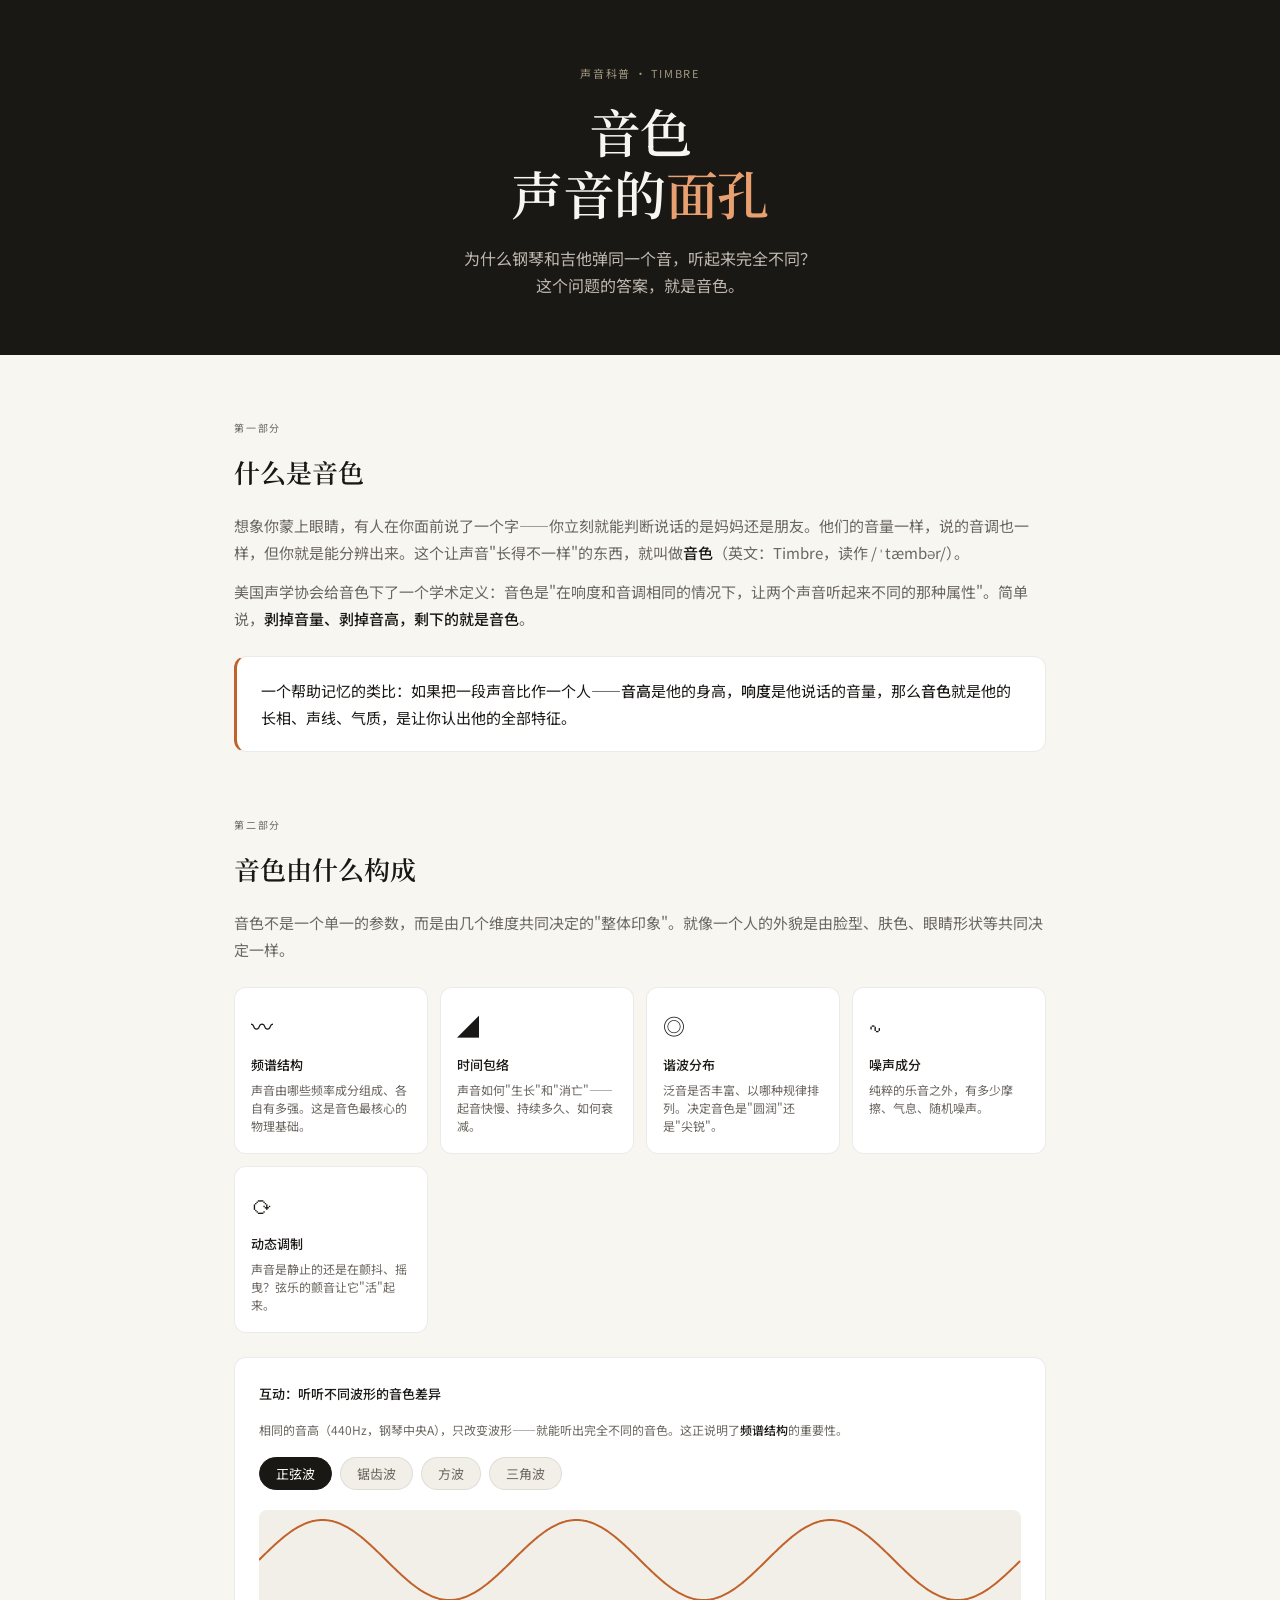
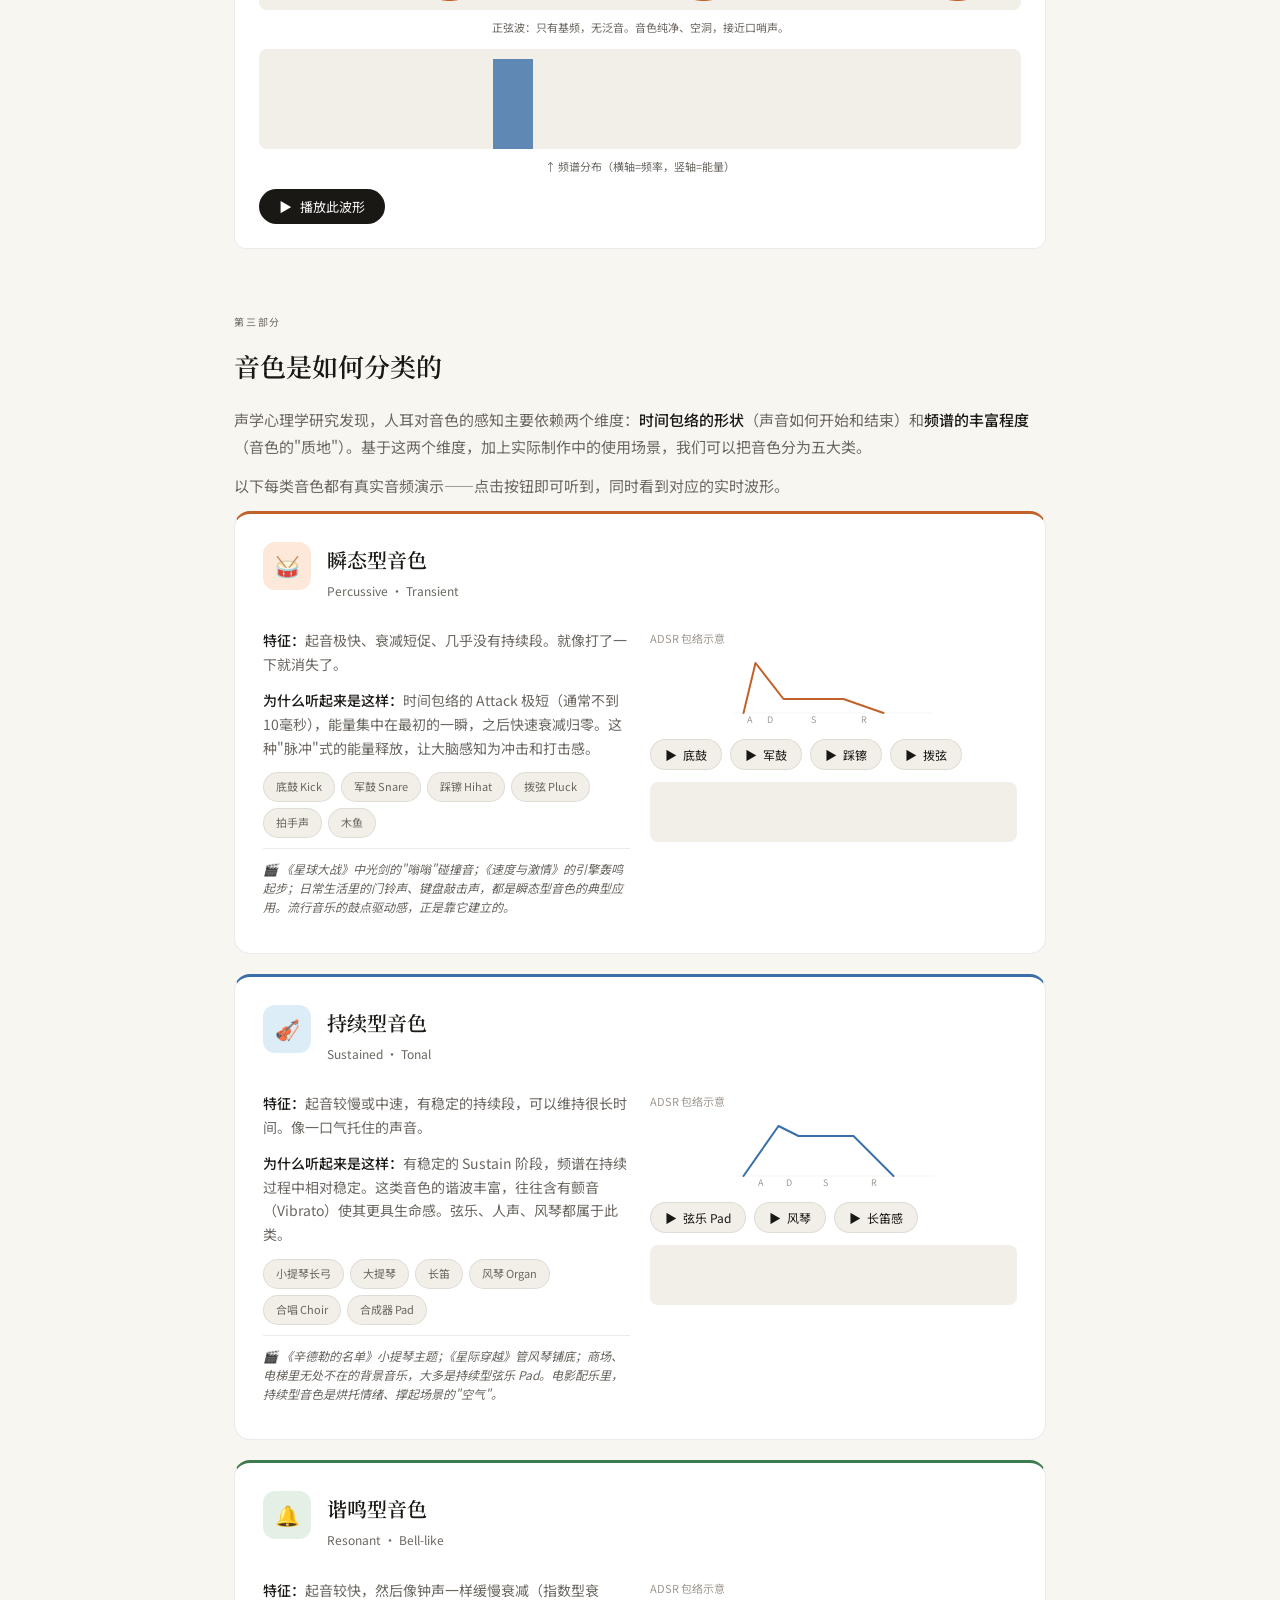
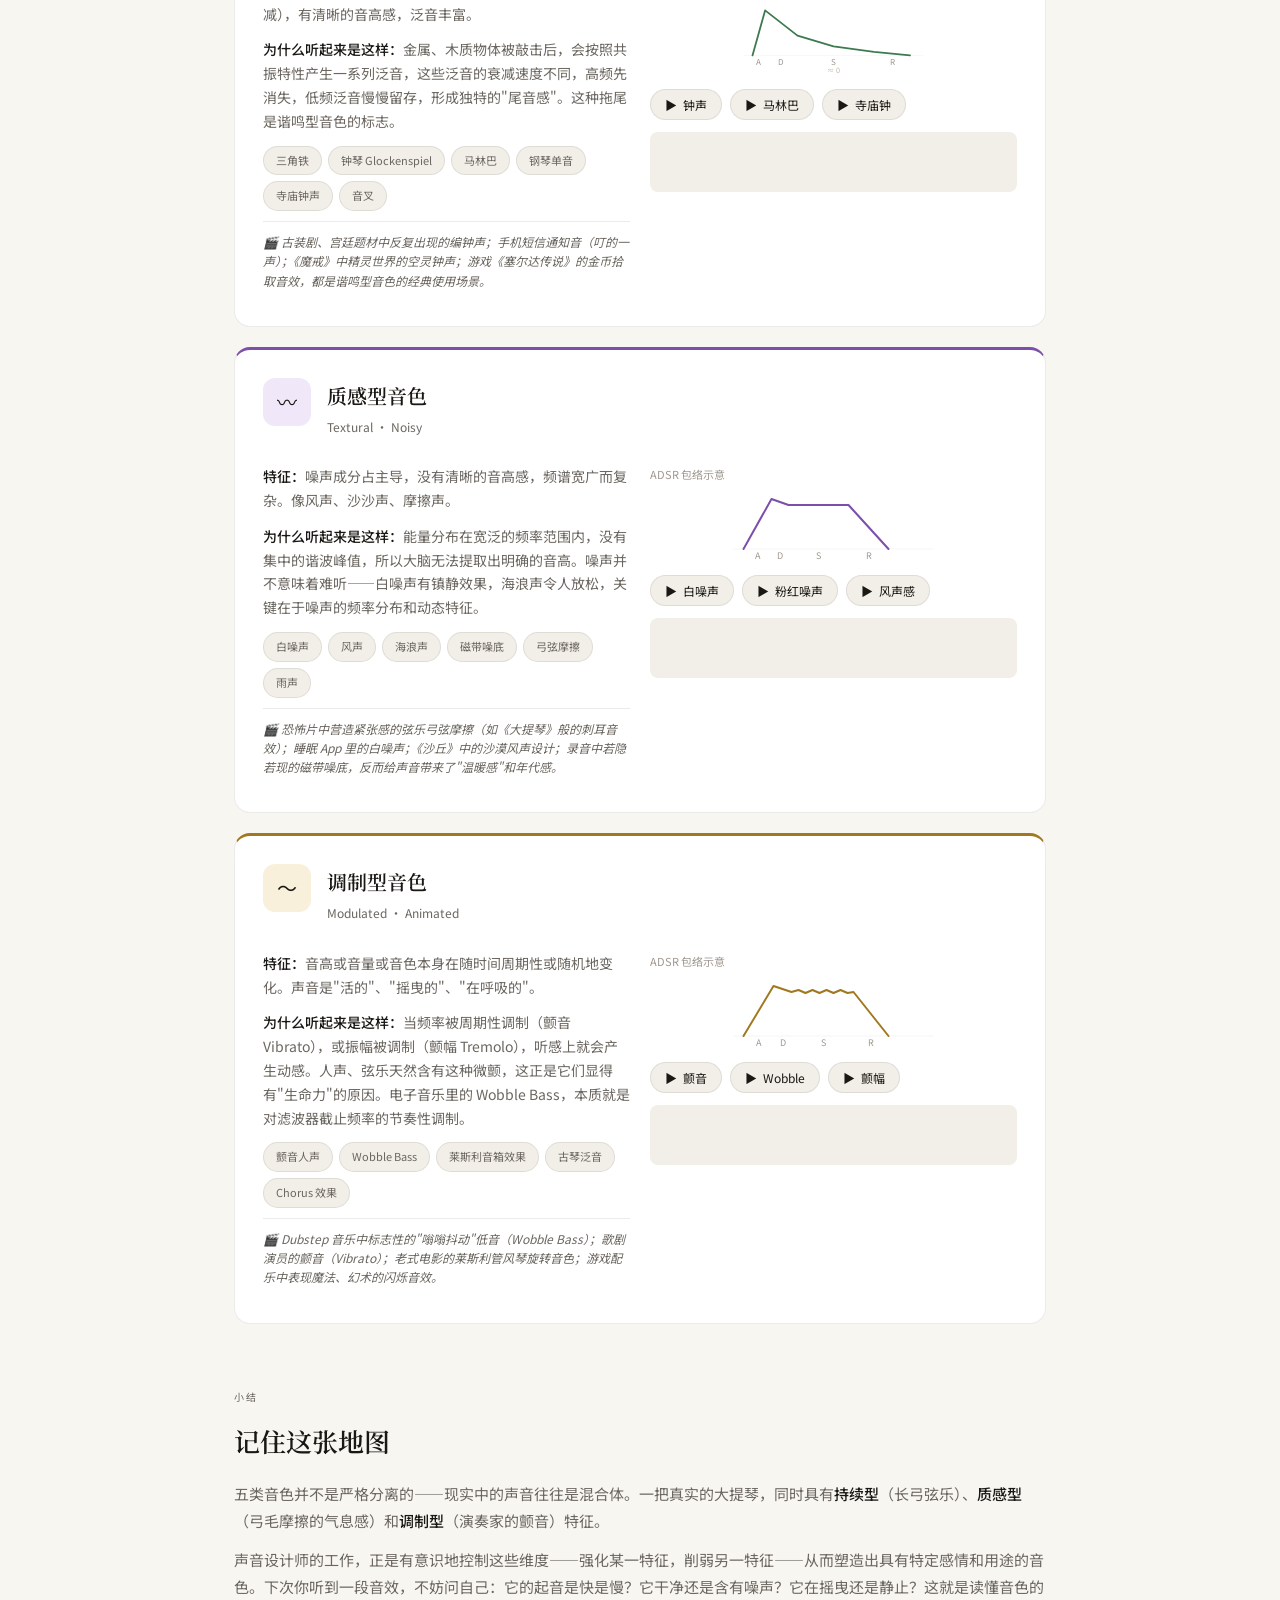
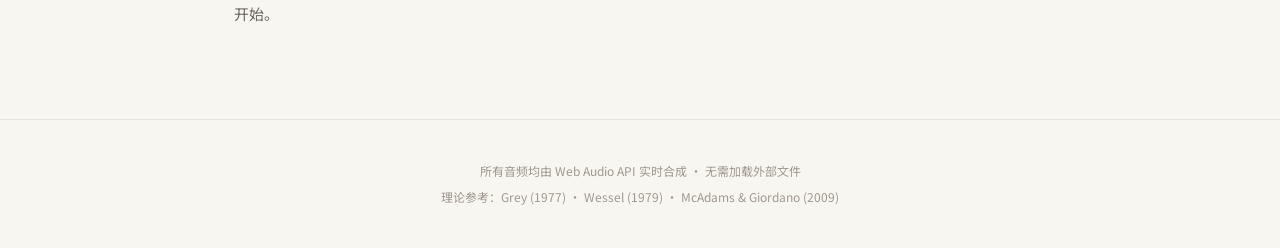
==== index.html @ c0c35214 "Create index.html" ====
<!DOCTYPE html>
<html lang="zh-CN">
<head>
<meta charset="UTF-8">
<meta name="viewport" content="width=device-width, initial-scale=1.0">
<title>音色是什么 — 声音的"面孔"</title>
<style>
  @import url('https://fonts.googleapis.com/css2?family=Noto+Serif+SC:wght@400;600&family=Noto+Sans+SC:wght@300;400;500&display=swap');

  :root {
    --bg: #f8f6f1;
    --surface: #ffffff;
    --surface2: #f2efe8;
    --text: #1a1814;
    --text-muted: #6b6660;
    --text-light: #a09890;
    --accent: #c0622a;
    --accent-light: #f5e8df;
    --accent2: #3a6ea8;
    --accent2-light: #e0ecf8;
    --accent3: #3d7a4f;
    --accent3-light: #e2f0e6;
    --border: rgba(0,0,0,0.08);
    --radius: 12px;
  }

  * { box-sizing: border-box; margin: 0; padding: 0; }

  body {
    font-family: 'Noto Sans SC', sans-serif;
    background: var(--bg);
    color: var(--text);
    font-size: 15px;
    line-height: 1.8;
  }

  /* ── Hero ── */
  .hero {
    background: var(--text);
    color: #f8f6f1;
    padding: 64px 40px 56px;
    text-align: center;
  }
  .hero-eyebrow {
    font-size: 11px;
    letter-spacing: 0.15em;
    text-transform: uppercase;
    color: #a09880;
    margin-bottom: 16px;
  }
  .hero h1 {
    font-family: 'Noto Serif SC', serif;
    font-size: clamp(32px, 5vw, 52px);
    font-weight: 600;
    letter-spacing: -0.01em;
    line-height: 1.2;
    margin-bottom: 20px;
  }
  .hero h1 em { color: #e8a070; font-style: normal; }
  .hero-sub {
    font-size: 16px;
    color: #c0b8b0;
    max-width: 560px;
    margin: 0 auto;
    line-height: 1.7;
  }

  /* ── Layout ── */
  .content {
    max-width: 860px;
    margin: 0 auto;
    padding: 0 24px 80px;
  }

  /* ── Sections ── */
  .section {
    margin-top: 64px;
  }
  .section-label {
    font-size: 10px;
    letter-spacing: 0.18em;
    text-transform: uppercase;
    color: var(--text-light);
    margin-bottom: 10px;
  }
  .section h2 {
    font-family: 'Noto Serif SC', serif;
    font-size: 26px;
    font-weight: 600;
    margin-bottom: 16px;
    color: var(--text);
  }
  .section p { color: var(--text-muted); margin-bottom: 12px; }
  .section p strong { color: var(--text); font-weight: 500; }

  /* ── Callout box ── */
  .callout {
    background: var(--surface);
    border: 1px solid var(--border);
    border-left: 3px solid var(--accent);
    border-radius: var(--radius);
    padding: 20px 24px;
    margin: 24px 0;
  }
  .callout p { color: var(--text); margin: 0; }

  /* ── Dimension cards (what makes up timbre) ── */
  .dim-grid {
    display: grid;
    grid-template-columns: repeat(auto-fit, minmax(180px, 1fr));
    gap: 12px;
    margin: 24px 0;
  }
  .dim-card {
    background: var(--surface);
    border: 1px solid var(--border);
    border-radius: var(--radius);
    padding: 18px 16px;
  }
  .dim-icon {
    font-size: 22px;
    margin-bottom: 8px;
    display: block;
  }
  .dim-name { font-size: 13px; font-weight: 500; color: var(--text); margin-bottom: 4px; }
  .dim-desc { font-size: 12px; color: var(--text-muted); line-height: 1.5; }

  /* ── Waveform + spectrum explainer ── */
  .wave-demo {
    background: var(--surface);
    border: 1px solid var(--border);
    border-radius: var(--radius);
    padding: 24px;
    margin: 24px 0;
  }
  .wave-tabs { display: flex; gap: 8px; margin-bottom: 20px; }
  .wave-tab {
    padding: 6px 16px;
    border-radius: 20px;
    border: 1px solid var(--border);
    background: var(--surface2);
    color: var(--text-muted);
    font-size: 13px;
    cursor: pointer;
    transition: all 0.2s;
    font-family: inherit;
  }
  .wave-tab.active {
    background: var(--text);
    color: #fff;
    border-color: var(--text);
  }
  .wave-canvases { position: relative; }
  canvas.wave-canvas {
    width: 100%;
    height: 100px;
    display: block;
    border-radius: 8px;
    background: var(--surface2);
    margin-bottom: 8px;
  }
  .wave-label {
    font-size: 11px;
    color: var(--text-light);
    margin-bottom: 16px;
    text-align: center;
  }
  .play-wave-btn {
    display: inline-flex;
    align-items: center;
    gap: 8px;
    padding: 8px 20px;
    background: var(--text);
    color: #fff;
    border: none;
    border-radius: 20px;
    font-size: 13px;
    cursor: pointer;
    font-family: inherit;
    transition: opacity 0.2s;
  }
  .play-wave-btn:hover { opacity: 0.8; }
  .play-wave-btn.playing { background: var(--accent); }

  /* ── Timbre category cards ── */
  .timbre-card {
    background: var(--surface);
    border: 1px solid var(--border);
    border-radius: 16px;
    padding: 28px 28px 24px;
    margin-bottom: 20px;
    transition: box-shadow 0.2s;
  }
  .timbre-card:hover { box-shadow: 0 4px 20px rgba(0,0,0,0.07); }

  .timbre-header {
    display: flex;
    align-items: flex-start;
    gap: 16px;
    margin-bottom: 16px;
  }
  .timbre-badge {
    width: 48px;
    height: 48px;
    border-radius: 12px;
    display: flex;
    align-items: center;
    justify-content: center;
    font-size: 20px;
    flex-shrink: 0;
  }
  .timbre-title-block h3 {
    font-family: 'Noto Serif SC', serif;
    font-size: 20px;
    font-weight: 600;
    margin-bottom: 2px;
  }
  .timbre-tagline { font-size: 12px; color: var(--text-light); }

  .timbre-body { display: grid; grid-template-columns: 1fr 1fr; gap: 20px; }
  @media (max-width: 600px) { .timbre-body { grid-template-columns: 1fr; } }

  .timbre-desc { font-size: 14px; color: var(--text-muted); line-height: 1.7; }
  .timbre-desc strong { color: var(--text); }

  .timbre-right {}

  .adsr-svg {
    width: 100%;
    height: 72px;
    display: block;
    margin-bottom: 12px;
  }

  /* ── Audio play button ── */
  .sound-row {
    display: flex;
    flex-wrap: wrap;
    gap: 8px;
    margin-top: 12px;
  }
  .sound-btn {
    display: inline-flex;
    align-items: center;
    gap: 6px;
    padding: 6px 14px;
    border-radius: 20px;
    border: 1px solid var(--border);
    background: var(--surface2);
    color: var(--text);
    font-size: 12px;
    cursor: pointer;
    font-family: inherit;
    transition: all 0.15s;
    position: relative;
    overflow: hidden;
  }
  .sound-btn:hover { border-color: var(--accent); color: var(--accent); }
  .sound-btn.playing {
    background: var(--accent);
    color: #fff;
    border-color: var(--accent);
  }
  .sound-btn .icon { font-size: 12px; }

  /* Waveform visualizer per card */
  .mini-canvas {
    width: 100%;
    height: 60px;
    border-radius: 8px;
    background: var(--surface2);
    display: block;
    margin-top: 12px;
  }

  /* ── Examples strip ── */
  .examples-list {
    margin-top: 12px;
    display: flex;
    flex-wrap: wrap;
    gap: 6px;
  }
  .example-chip {
    padding: 4px 12px;
    border-radius: 20px;
    font-size: 11px;
    background: var(--surface2);
    color: var(--text-muted);
    border: 1px solid var(--border);
  }

  /* scene references */
  .scene-ref {
    font-size: 12px;
    color: var(--text-light);
    font-style: italic;
    margin-top: 10px;
    line-height: 1.6;
    border-top: 1px solid var(--border);
    padding-top: 10px;
  }

  /* ── Color themes per category ── */
  .cat-percussive .timbre-badge { background: #fde8da; }
  .cat-percussive .adsr-fill { background: #c0622a; }
  .cat-percussive .sound-btn.playing { background: #c0622a; border-color: #c0622a; }
  .cat-percussive .timbre-card { border-top: 3px solid #c0622a; }

  .cat-sustained .timbre-badge { background: #dcedf8; }
  .cat-sustained .adsr-fill { background: #3a6ea8; }
  .cat-sustained .sound-btn.playing { background: #3a6ea8; border-color: #3a6ea8; }
  .cat-sustained .timbre-card { border-top: 3px solid #3a6ea8; }

  .cat-resonant .timbre-badge { background: #e4f0e6; }
  .cat-resonant .adsr-fill { background: #3d7a4f; }
  .cat-resonant .sound-btn.playing { background: #3d7a4f; border-color: #3d7a4f; }
  .cat-resonant .timbre-card { border-top: 3px solid #3d7a4f; }

  .cat-noisy .timbre-badge { background: #f0e8f8; }
  .cat-noisy .adsr-fill { background: #7c4faa; }
  .cat-noisy .sound-btn.playing { background: #7c4faa; border-color: #7c4faa; }
  .cat-noisy .timbre-card { border-top: 3px solid #7c4faa; }

  .cat-modulated .timbre-badge { background: #f8f0da; }
  .cat-modulated .adsr-fill { background: #a07820; }
  .cat-modulated .sound-btn.playing { background: #a07820; border-color: #a07820; }
  .cat-modulated .timbre-card { border-top: 3px solid #a07820; }

  /* ── Footer ── */
  footer {
    text-align: center;
    padding: 40px 24px;
    font-size: 12px;
    color: var(--text-light);
    border-top: 1px solid var(--border);
  }

  /* ── Spectrum viz ── */
  #spectrum-section {
    background: var(--surface);
    border: 1px solid var(--border);
    border-radius: var(--radius);
    padding: 24px;
    margin: 24px 0;
  }
  #spectrum-canvas {
    width: 100%;
    height: 120px;
    display: block;
    border-radius: 8px;
    background: #1a1814;
    margin-top: 12px;
  }
</style>
</head>
<body>

<div class="hero">
  <p class="hero-eyebrow">声音科普 · Timbre</p>
  <h1>音色<br>声音的<em>面孔</em></h1>
  <p class="hero-sub">为什么钢琴和吉他弹同一个音，听起来完全不同？<br>这个问题的答案，就是音色。</p>
</div>

<div class="content">

  <!-- Section 1: What is timbre -->
  <div class="section">
    <p class="section-label">第一部分</p>
    <h2>什么是音色</h2>
    <p>
      想象你蒙上眼睛，有人在你面前说了一个字——你立刻就能判断说话的是妈妈还是朋友。他们的音量一样，说的音调也一样，但你就是能分辨出来。这个让声音"长得不一样"的东西，就叫做<strong>音色</strong>（英文：Timbre，读作 /ˈtæmbər/）。
    </p>
    <p>
      美国声学协会给音色下了一个学术定义：音色是"在响度和音调相同的情况下，让两个声音听起来不同的那种属性"。简单说，<strong>剥掉音量、剥掉音高，剩下的就是音色</strong>。
    </p>
    <div class="callout">
      <p>一个帮助记忆的类比：如果把一段声音比作一个人——<strong>音高</strong>是他的身高，<strong>响度</strong>是他说话的音量，那么<strong>音色</strong>就是他的长相、声线、气质，是让你认出他的全部特征。</p>
    </div>
  </div>

  <!-- Section 2: What makes up timbre -->
  <div class="section">
    <p class="section-label">第二部分</p>
    <h2>音色由什么构成</h2>
    <p>
      音色不是一个单一的参数，而是由几个维度共同决定的"整体印象"。就像一个人的外貌是由脸型、肤色、眼睛形状等共同决定一样。
    </p>
    <div class="dim-grid">
      <div class="dim-card">
        <span class="dim-icon">〰</span>
        <div class="dim-name">频谱结构</div>
        <div class="dim-desc">声音由哪些频率成分组成、各自有多强。这是音色最核心的物理基础。</div>
      </div>
      <div class="dim-card">
        <span class="dim-icon">◢</span>
        <div class="dim-name">时间包络</div>
        <div class="dim-desc">声音如何"生长"和"消亡"——起音快慢、持续多久、如何衰减。</div>
      </div>
      <div class="dim-card">
        <span class="dim-icon">◎</span>
        <div class="dim-name">谐波分布</div>
        <div class="dim-desc">泛音是否丰富、以哪种规律排列。决定音色是"圆润"还是"尖锐"。</div>
      </div>
      <div class="dim-card">
        <span class="dim-icon">∿</span>
        <div class="dim-name">噪声成分</div>
        <div class="dim-desc">纯粹的乐音之外，有多少摩擦、气息、随机噪声。</div>
      </div>
      <div class="dim-card">
        <span class="dim-icon">⟳</span>
        <div class="dim-name">动态调制</div>
        <div class="dim-desc">声音是静止的还是在颤抖、摇曳？弦乐的颤音让它"活"起来。</div>
      </div>
    </div>

    <!-- Interactive waveform explainer -->
    <div class="wave-demo">
      <p style="font-size:13px;font-weight:500;margin-bottom:14px;color:var(--text)">
        互动：听听不同波形的音色差异
      </p>
      <p style="font-size:12px;color:var(--text-muted);margin-bottom:16px;">
        相同的音高（440Hz，钢琴中央A），只改变波形——就能听出完全不同的音色。这正说明了<strong>频谱结构</strong>的重要性。
      </p>
      <div class="wave-tabs">
        <button class="wave-tab active" onclick="selectWave('sine',this)">正弦波</button>
        <button class="wave-tab" onclick="selectWave('sawtooth',this)">锯齿波</button>
        <button class="wave-tab" onclick="selectWave('square',this)">方波</button>
        <button class="wave-tab" onclick="selectWave('triangle',this)">三角波</button>
      </div>
      <canvas id="waveform-canvas" class="wave-canvas"></canvas>
      <p class="wave-label" id="wave-desc">正弦波：只有基频，无泛音。音色纯净、空洞，接近口哨声。</p>
      <canvas id="spectrum-canvas-wave" class="wave-canvas"></canvas>
      <p class="wave-label">↑ 频谱分布（横轴=频率，竖轴=能量）</p>
      <button class="play-wave-btn" id="play-wave-btn" onclick="playWave()">
        <span id="play-wave-icon">▶</span> 播放此波形
      </button>
    </div>
  </div>

  <!-- Section 3: Categories -->
  <div class="section">
    <p class="section-label">第三部分</p>
    <h2>音色是如何分类的</h2>
    <p>
      声学心理学研究发现，人耳对音色的感知主要依赖两个维度：<strong>时间包络的形状</strong>（声音如何开始和结束）和<strong>频谱的丰富程度</strong>（音色的"质地"）。基于这两个维度，加上实际制作中的使用场景，我们可以把音色分为五大类。
    </p>
    <p>
      以下每类音色都有真实音频演示——点击按钮即可听到，同时看到对应的实时波形。
    </p>

    <!-- CAT 1: PERCUSSIVE -->
    <div class="cat-percussive">
      <div class="timbre-card" id="card-percussive">
        <div class="timbre-header">
          <div class="timbre-badge">🥁</div>
          <div class="timbre-title-block">
            <h3>瞬态型音色</h3>
            <p class="timbre-tagline">Percussive · Transient</p>
          </div>
        </div>
        <div class="timbre-body">
          <div>
            <p class="timbre-desc">
              <strong>特征：</strong>起音极快、衰减短促、几乎没有持续段。就像打了一下就消失了。
            </p>
            <p class="timbre-desc">
              <strong>为什么听起来是这样：</strong>时间包络的 Attack 极短（通常不到10毫秒），能量集中在最初的一瞬，之后快速衰减归零。这种"脉冲"式的能量释放，让大脑感知为冲击和打击感。
            </p>
            <div class="examples-list">
              <span class="example-chip">底鼓 Kick</span>
              <span class="example-chip">军鼓 Snare</span>
              <span class="example-chip">踩镲 Hihat</span>
              <span class="example-chip">拨弦 Pluck</span>
              <span class="example-chip">拍手声</span>
              <span class="example-chip">木鱼</span>
            </div>
            <p class="scene-ref">
              🎬 《星球大战》中光剑的"嗡嗡"碰撞音；《速度与激情》的引擎轰鸣起步；日常生活里的门铃声、键盘敲击声，都是瞬态型音色的典型应用。流行音乐的鼓点驱动感，正是靠它建立的。
            </p>
          </div>
          <div class="timbre-right">
            <p style="font-size:11px;color:var(--text-light);margin-bottom:6px;">ADSR 包络示意</p>
            <!-- Percussive: instant attack, fast decay, near-zero sustain, short release -->
            <svg class="adsr-svg" viewBox="0 0 200 72" xmlns="http://www.w3.org/2000/svg">
              <line x1="0" y1="58" x2="200" y2="58" stroke="rgba(0,0,0,0.08)" stroke-width="0.5"/>
              <polyline fill="none" stroke="#c0622a" stroke-width="2" stroke-linecap="round" stroke-linejoin="round"
                points="10,58 22,8 50,44 110,44 150,58"/>
              <text x="16" y="68" font-size="9" fill="#a09890" text-anchor="middle">A</text>
              <text x="36" y="68" font-size="9" fill="#a09890" text-anchor="middle">D</text>
              <text x="80" y="68" font-size="9" fill="#a09890" text-anchor="middle">S</text>
              <text x="130" y="68" font-size="9" fill="#a09890" text-anchor="middle">R</text>
            </svg>
            <div class="sound-row">
              <button class="sound-btn" onclick="playSound('kick',this)"><span class="icon">▶</span> 底鼓</button>
              <button class="sound-btn" onclick="playSound('snare',this)"><span class="icon">▶</span> 军鼓</button>
              <button class="sound-btn" onclick="playSound('hihat',this)"><span class="icon">▶</span> 踩镲</button>
              <button class="sound-btn" onclick="playSound('pluck',this)"><span class="icon">▶</span> 拨弦</button>
            </div>
            <canvas class="mini-canvas" id="canvas-percussive"></canvas>
          </div>
        </div>
      </div>
    </div>

    <!-- CAT 2: SUSTAINED -->
    <div class="cat-sustained">
      <div class="timbre-card" id="card-sustained">
        <div class="timbre-header">
          <div class="timbre-badge">🎻</div>
          <div class="timbre-title-block">
            <h3>持续型音色</h3>
            <p class="timbre-tagline">Sustained · Tonal</p>
          </div>
        </div>
        <div class="timbre-body">
          <div>
            <p class="timbre-desc">
              <strong>特征：</strong>起音较慢或中速，有稳定的持续段，可以维持很长时间。像一口气托住的声音。
            </p>
            <p class="timbre-desc">
              <strong>为什么听起来是这样：</strong>有稳定的 Sustain 阶段，频谱在持续过程中相对稳定。这类音色的谐波丰富，往往含有颤音（Vibrato）使其更具生命感。弦乐、人声、风琴都属于此类。
            </p>
            <div class="examples-list">
              <span class="example-chip">小提琴长弓</span>
              <span class="example-chip">大提琴</span>
              <span class="example-chip">长笛</span>
              <span class="example-chip">风琴 Organ</span>
              <span class="example-chip">合唱 Choir</span>
              <span class="example-chip">合成器 Pad</span>
            </div>
            <p class="scene-ref">
              🎬 《辛德勒的名单》小提琴主题；《星际穿越》管风琴铺底；商场、电梯里无处不在的背景音乐，大多是持续型弦乐 Pad。电影配乐里，持续型音色是烘托情绪、撑起场景的"空气"。
            </p>
          </div>
          <div class="timbre-right">
            <p style="font-size:11px;color:var(--text-light);margin-bottom:6px;">ADSR 包络示意</p>
            <!-- Sustained: slow attack, gentle decay, high sustain, medium release -->
            <svg class="adsr-svg" viewBox="0 0 200 72" xmlns="http://www.w3.org/2000/svg">
              <line x1="0" y1="58" x2="200" y2="58" stroke="rgba(0,0,0,0.08)" stroke-width="0.5"/>
              <polyline fill="none" stroke="#3a6ea8" stroke-width="2" stroke-linecap="round" stroke-linejoin="round"
                points="10,58 45,8 65,18 120,18 160,58"/>
              <text x="27" y="68" font-size="9" fill="#a09890" text-anchor="middle">A</text>
              <text x="55" y="68" font-size="9" fill="#a09890" text-anchor="middle">D</text>
              <text x="92" y="68" font-size="9" fill="#a09890" text-anchor="middle">S</text>
              <text x="140" y="68" font-size="9" fill="#a09890" text-anchor="middle">R</text>
            </svg>
            <div class="sound-row">
              <button class="sound-btn" onclick="playSound('strings',this)"><span class="icon">▶</span> 弦乐 Pad</button>
              <button class="sound-btn" onclick="playSound('organ',this)"><span class="icon">▶</span> 风琴</button>
              <button class="sound-btn" onclick="playSound('flute',this)"><span class="icon">▶</span> 长笛感</button>
            </div>
            <canvas class="mini-canvas" id="canvas-sustained"></canvas>
          </div>
        </div>
      </div>
    </div>

    <!-- CAT 3: RESONANT -->
    <div class="cat-resonant">
      <div class="timbre-card" id="card-resonant">
        <div class="timbre-header">
          <div class="timbre-badge">🔔</div>
          <div class="timbre-title-block">
            <h3>谐鸣型音色</h3>
            <p class="timbre-tagline">Resonant · Bell-like</p>
          </div>
        </div>
        <div class="timbre-body">
          <div>
            <p class="timbre-desc">
              <strong>特征：</strong>起音较快，然后像钟声一样缓慢衰减（指数型衰减），有清晰的音高感，泛音丰富。
            </p>
            <p class="timbre-desc">
              <strong>为什么听起来是这样：</strong>金属、木质物体被敲击后，会按照共振特性产生一系列泛音，这些泛音的衰减速度不同，高频先消失，低频泛音慢慢留存，形成独特的"尾音感"。这种拖尾是谐鸣型音色的标志。
            </p>
            <div class="examples-list">
              <span class="example-chip">三角铁</span>
              <span class="example-chip">钟琴 Glockenspiel</span>
              <span class="example-chip">马林巴</span>
              <span class="example-chip">钢琴单音</span>
              <span class="example-chip">寺庙钟声</span>
              <span class="example-chip">音叉</span>
            </div>
            <p class="scene-ref">
              🎬 古装剧、宫廷题材中反复出现的编钟声；手机短信通知音（叮的一声）；《魔戒》中精灵世界的空灵钟声；游戏《塞尔达传说》的金币拾取音效，都是谐鸣型音色的经典使用场景。
            </p>
          </div>
          <div class="timbre-right">
            <p style="font-size:11px;color:var(--text-light);margin-bottom:6px;">ADSR 包络示意</p>
            <!-- Resonant: fast attack, long exponential decay, no sustain, long release tail -->
            <svg class="adsr-svg" viewBox="0 0 200 80" xmlns="http://www.w3.org/2000/svg">
              <line x1="0" y1="56" x2="200" y2="56" stroke="rgba(0,0,0,0.08)" stroke-width="0.5"/>
              <polyline fill="none" stroke="#3d7a4f" stroke-width="2" stroke-linecap="round" stroke-linejoin="round"
                points="10,56 24,6 60,34 100,46 145,52 185,56"/>
              <!-- A label -->
              <text x="17" y="67" font-size="9" fill="#a09890" text-anchor="middle">A</text>
              <!-- D label -->
              <text x="42" y="67" font-size="9" fill="#a09890" text-anchor="middle">D</text>
              <!-- S label with S≈0 note -->
              <text x="100" y="67" font-size="9" fill="#a09890" text-anchor="middle">S</text>
              <text x="100" y="76" font-size="8" fill="#c0b8a8" text-anchor="middle">≈ 0</text>
              <!-- R label -->
              <text x="165" y="67" font-size="9" fill="#a09890" text-anchor="middle">R</text>
            </svg>
            <div class="sound-row">
              <button class="sound-btn" onclick="playSound('bell',this)"><span class="icon">▶</span> 钟声</button>
              <button class="sound-btn" onclick="playSound('marimba',this)"><span class="icon">▶</span> 马林巴</button>
              <button class="sound-btn" onclick="playSound('temple',this)"><span class="icon">▶</span> 寺庙钟</button>
            </div>
            <canvas class="mini-canvas" id="canvas-resonant"></canvas>
          </div>
        </div>
      </div>
    </div>

    <!-- CAT 4: NOISY / TEXTURAL -->
    <div class="cat-noisy">
      <div class="timbre-card" id="card-noisy">
        <div class="timbre-header">
          <div class="timbre-badge">〰</div>
          <div class="timbre-title-block">
            <h3>质感型音色</h3>
            <p class="timbre-tagline">Textural · Noisy</p>
          </div>
        </div>
        <div class="timbre-body">
          <div>
            <p class="timbre-desc">
              <strong>特征：</strong>噪声成分占主导，没有清晰的音高感，频谱宽广而复杂。像风声、沙沙声、摩擦声。
            </p>
            <p class="timbre-desc">
              <strong>为什么听起来是这样：</strong>能量分布在宽泛的频率范围内，没有集中的谐波峰值，所以大脑无法提取出明确的音高。噪声并不意味着难听——白噪声有镇静效果，海浪声令人放松，关键在于噪声的频率分布和动态特征。
            </p>
            <div class="examples-list">
              <span class="example-chip">白噪声</span>
              <span class="example-chip">风声</span>
              <span class="example-chip">海浪声</span>
              <span class="example-chip">磁带噪底</span>
              <span class="example-chip">弓弦摩擦</span>
              <span class="example-chip">雨声</span>
            </div>
            <p class="scene-ref">
              🎬 恐怖片中营造紧张感的弦乐弓弦摩擦（如《大提琴》般的刺耳音效）；睡眠 App 里的白噪声；《沙丘》中的沙漠风声设计；录音中若隐若现的磁带噪底，反而给声音带来了"温暖感"和年代感。
            </p>
          </div>
          <div class="timbre-right">
            <p style="font-size:11px;color:var(--text-light);margin-bottom:6px;">ADSR 包络示意</p>
            <!-- Noisy/textural: medium attack, small decay, medium-high sustain, medium release -->
            <svg class="adsr-svg" viewBox="0 0 200 72" xmlns="http://www.w3.org/2000/svg">
              <line x1="0" y1="58" x2="200" y2="58" stroke="rgba(0,0,0,0.08)" stroke-width="0.5"/>
              <polyline fill="none" stroke="#7c4faa" stroke-width="2" stroke-linecap="round" stroke-linejoin="round"
                points="10,58 38,8 55,14 115,14 155,58"/>
              <text x="24" y="68" font-size="9" fill="#a09890" text-anchor="middle">A</text>
              <text x="46" y="68" font-size="9" fill="#a09890" text-anchor="middle">D</text>
              <text x="85" y="68" font-size="9" fill="#a09890" text-anchor="middle">S</text>
              <text x="135" y="68" font-size="9" fill="#a09890" text-anchor="middle">R</text>
            </svg>
            <div class="sound-row">
              <button class="sound-btn" onclick="playSound('white',this)"><span class="icon">▶</span> 白噪声</button>
              <button class="sound-btn" onclick="playSound('pink',this)"><span class="icon">▶</span> 粉红噪声</button>
              <button class="sound-btn" onclick="playSound('wind',this)"><span class="icon">▶</span> 风声感</button>
            </div>
            <canvas class="mini-canvas" id="canvas-noisy"></canvas>
          </div>
        </div>
      </div>
    </div>

    <!-- CAT 5: MODULATED -->
    <div class="cat-modulated">
      <div class="timbre-card" id="card-modulated">
        <div class="timbre-header">
          <div class="timbre-badge">〜</div>
          <div class="timbre-title-block">
            <h3>调制型音色</h3>
            <p class="timbre-tagline">Modulated · Animated</p>
          </div>
        </div>
        <div class="timbre-body">
          <div>
            <p class="timbre-desc">
              <strong>特征：</strong>音高或音量或音色本身在随时间周期性或随机地变化。声音是"活的"、"摇曳的"、"在呼吸的"。
            </p>
            <p class="timbre-desc">
              <strong>为什么听起来是这样：</strong>当频率被周期性调制（颤音 Vibrato），或振幅被调制（颤幅 Tremolo），听感上就会产生动感。人声、弦乐天然含有这种微颤，这正是它们显得有"生命力"的原因。电子音乐里的 Wobble Bass，本质就是对滤波器截止频率的节奏性调制。
            </p>
            <div class="examples-list">
              <span class="example-chip">颤音人声</span>
              <span class="example-chip">Wobble Bass</span>
              <span class="example-chip">莱斯利音箱效果</span>
              <span class="example-chip">古琴泛音</span>
              <span class="example-chip">Chorus 效果</span>
            </div>
            <p class="scene-ref">
              🎬 Dubstep 音乐中标志性的"嗡嗡抖动"低音（Wobble Bass）；歌剧演员的颤音（Vibrato）；老式电影的莱斯利管风琴旋转音色；游戏配乐中表现魔法、幻术的闪烁音效。
            </p>
          </div>
          <div class="timbre-right">
            <p style="font-size:11px;color:var(--text-light);margin-bottom:6px;">ADSR 包络示意</p>
            <!-- Modulated: medium attack, small decay, sustain with slight undulation, medium release -->
            <svg class="adsr-svg" viewBox="0 0 200 72" xmlns="http://www.w3.org/2000/svg">
              <line x1="0" y1="58" x2="200" y2="58" stroke="rgba(0,0,0,0.08)" stroke-width="0.5"/>
              <!-- base envelope -->
              <polyline fill="none" stroke="#a07820" stroke-width="2" stroke-linecap="round" stroke-linejoin="round"
                points="10,58 40,8 58,14 65,12 72,15 79,12 86,15 93,12 100,15 107,12 114,15 120,14 155,58"/>
              <text x="25" y="68" font-size="9" fill="#a09890" text-anchor="middle">A</text>
              <text x="49" y="68" font-size="9" fill="#a09890" text-anchor="middle">D</text>
              <text x="90" y="68" font-size="9" fill="#a09890" text-anchor="middle">S</text>
              <text x="137" y="68" font-size="9" fill="#a09890" text-anchor="middle">R</text>
            </svg>
            <div class="sound-row">
              <button class="sound-btn" onclick="playSound('vibrato',this)"><span class="icon">▶</span> 颤音</button>
              <button class="sound-btn" onclick="playSound('wobble',this)"><span class="icon">▶</span> Wobble</button>
              <button class="sound-btn" onclick="playSound('tremolo',this)"><span class="icon">▶</span> 颤幅</button>
            </div>
            <canvas class="mini-canvas" id="canvas-modulated"></canvas>
          </div>
        </div>
      </div>
    </div>

  </div><!-- /section 3 -->

  <!-- Section 4: Summary -->
  <div class="section">
    <p class="section-label">小结</p>
    <h2>记住这张地图</h2>
    <p>
      五类音色并不是严格分离的——现实中的声音往往是混合体。一把真实的大提琴，同时具有<strong>持续型</strong>（长弓弦乐）、<strong>质感型</strong>（弓毛摩擦的气息感）和<strong>调制型</strong>（演奏家的颤音）特征。
    </p>
    <p>
      声音设计师的工作，正是有意识地控制这些维度——强化某一特征，削弱另一特征——从而塑造出具有特定感情和用途的音色。下次你听到一段音效，不妨问自己：它的起音是快是慢？它干净还是含有噪声？它在摇曳还是静止？这就是读懂音色的开始。
    </p>
  </div>

</div><!-- /content -->

<footer>
  <p>所有音频均由 Web Audio API 实时合成 · 无需加载外部文件</p>
  <p style="margin-top:4px">理论参考：Grey (1977) · Wessel (1979) · McAdams & Giordano (2009)</p>
</footer>

<script>
// ─── Audio Engine ───────────────────────────────────────────────
let ctx = null;
let activeNodes = [];
let currentWaveType = 'sine';
let waveOsc = null;
let waveGain = null;
let animFrame = null;
let analyserWave = null;
let miniAnalysers = {};
let miniAnimFrames = {};

function getCtx() {
  if (!ctx) ctx = new (window.AudioContext || window.webkitAudioContext)();
  if (ctx.state === 'suspended') ctx.resume();
  return ctx;
}

function stopAll() {
  activeNodes.forEach(n => { try { n.stop(); } catch(e){} });
  activeNodes = [];
  document.querySelectorAll('.sound-btn').forEach(b => {
    b.classList.remove('playing');
    b.querySelector('.icon').textContent = '▶';
  });
}

// ─── Wave demo ──────────────────────────────────────────────────
const waveDescs = {
  sine:     '正弦波：只有基频，无泛音。音色纯净、空洞，接近口哨声或音叉。',
  sawtooth: '锯齿波：含所有谐波（奇次＋偶次）。音色最丰富、最明亮，接近弦乐或铜管。',
  square:   '方波：只含奇次谐波。有中空的"箱子感"，接近单簧管或复古游戏音效。',
  triangle: '三角波：奇次谐波但衰减快。比方波更柔和，介于正弦与方波之间。'
};

function selectWave(type, btn) {
  currentWaveType = type;
  document.querySelectorAll('.wave-tab').forEach(t => t.classList.remove('active'));
  btn.classList.add('active');
  document.getElementById('wave-desc').textContent = waveDescs[type];
  drawStaticWave(type);
  drawStaticSpectrum(type);
  if (waveOsc) {
    waveOsc.type = type;
  }
}

function drawStaticWave(type) {
  const canvas = document.getElementById('waveform-canvas');
  const ctx2 = canvas.getContext('2d');
  canvas.width = canvas.offsetWidth * devicePixelRatio || 600;
  canvas.height = canvas.offsetHeight * devicePixelRatio || 100;
  ctx2.clearRect(0, 0, canvas.width, canvas.height);
  const W = canvas.width, H = canvas.height;
  ctx2.strokeStyle = '#c0622a';
  ctx2.lineWidth = 2;
  ctx2.beginPath();
  const cycles = 3;
  for (let x = 0; x < W; x++) {
    const t = (x / W) * cycles * 2 * Math.PI;
    let y;
    if (type === 'sine') {
      y = Math.sin(t);
    } else if (type === 'sawtooth') {
      y = 1 - 2 * ((t % (2*Math.PI)) / (2*Math.PI));
    } else if (type === 'square') {
      y = Math.sin(t) >= 0 ? 1 : -1;
    } else {
      const p = t % (2*Math.PI);
      y = p < Math.PI ? -1 + 2*p/Math.PI : 3 - 2*p/Math.PI;
    }
    const py = H/2 - y * (H/2 - 10);
    x === 0 ? ctx2.moveTo(x, py) : ctx2.lineTo(x, py);
  }
  ctx2.stroke();
}

function drawStaticSpectrum(type) {
  const canvas = document.getElementById('spectrum-canvas-wave');
  const ctx2 = canvas.getContext('2d');
  canvas.width = canvas.offsetWidth * devicePixelRatio || 600;
  canvas.height = canvas.offsetHeight * devicePixelRatio || 100;
  ctx2.clearRect(0, 0, canvas.width, canvas.height);
  const W = canvas.width, H = canvas.height;
  const harmonics = {
    sine:     [[1, 1.0]],
    sawtooth: [[1,1],[2,0.5],[3,0.33],[4,0.25],[5,0.2],[6,0.17],[7,0.14],[8,0.12]],
    square:   [[1,1],[3,0.33],[5,0.2],[7,0.14],[9,0.11],[11,0.09]],
    triangle: [[1,1],[3,0.11],[5,0.04],[7,0.02]]
  };
  const h = harmonics[type];
  const maxH = h.length;
  const barW = Math.min(40, W / (maxH * 3));
  ctx2.fillStyle = '#3a6ea8';
  h.forEach(([n, amp]) => {
    const x = (n / (maxH + 2)) * W;
    const barH = amp * (H - 10);
    ctx2.globalAlpha = 0.8;
    ctx2.fillRect(x - barW/2, H - barH, barW, barH);
  });
}

function playWave() {
  const ac = getCtx();
  const btn = document.getElementById('play-wave-btn');
  const icon = document.getElementById('play-wave-icon');

  if (waveOsc) {
    waveOsc.stop();
    waveOsc = null;
    waveGain.disconnect();
    btn.classList.remove('playing');
    icon.textContent = '▶';
    if (animFrame) { cancelAnimationFrame(animFrame); animFrame = null; }
    return;
  }

  analyserWave = ac.createAnalyser();
  analyserWave.fftSize = 256;
  waveGain = ac.createGain();
  waveGain.gain.setValueAtTime(0.2, ac.currentTime);
  waveOsc = ac.createOscillator();
  waveOsc.type = currentWaveType;
  waveOsc.frequency.value = 440;
  waveOsc.connect(analyserWave);
  analyserWave.connect(waveGain);
  waveGain.connect(ac.destination);
  waveOsc.start();
  btn.classList.add('playing');
  icon.textContent = '■';

  const canvas = document.getElementById('waveform-canvas');
  const ctx2 = canvas.getContext('2d');
  const buf = new Uint8Array(analyserWave.frequencyBinCount);

  function draw() {
    animFrame = requestAnimationFrame(draw);
    analyserWave.getByteTimeDomainData(buf);
    canvas.width = canvas.offsetWidth * devicePixelRatio || 600;
    canvas.height = 100 * devicePixelRatio || 100;
    ctx2.clearRect(0, 0, canvas.width, canvas.height);
    ctx2.strokeStyle = '#c0622a';
    ctx2.lineWidth = 2;
    ctx2.beginPath();
    buf.forEach((v, i) => {
      const x = (i / buf.length) * canvas.width;
      const y = (v / 128) * canvas.height / 2;
      i === 0 ? ctx2.moveTo(x, y) : ctx2.lineTo(x, y);
    });
    ctx2.stroke();
  }
  draw();

  waveOsc.onended = () => {
    waveOsc = null;
    btn.classList.remove('playing');
    icon.textContent = '▶';
    if (animFrame) { cancelAnimationFrame(animFrame); animFrame = null; }
    drawStaticWave(currentWaveType);
  };
}

// ─── Sound synths ────────────────────────────────────────────────
function playSound(type, btn) {
  const ac = getCtx();

  // toggle off if same button playing
  if (btn.classList.contains('playing')) {
    stopAll();
    stopMiniViz(getCategory(type));
    return;
  }
  stopAll();

  btn.classList.add('playing');
  btn.querySelector('.icon').textContent = '■';

  const analyser = ac.createAnalyser();
  analyser.fftSize = 256;
  analyser.connect(ac.destination);

  const cat = getCategory(type);
  startMiniViz(cat, analyser);

  let dur = 1.5;

  if (type === 'kick') {
    const osc = ac.createOscillator();
    const gain = ac.createGain();
    osc.connect(gain); gain.connect(analyser);
    osc.frequency.setValueAtTime(150, ac.currentTime);
    osc.frequency.exponentialRampToValueAtTime(40, ac.currentTime + 0.08);
    gain.gain.setValueAtTime(1, ac.currentTime);
    gain.gain.exponentialRampToValueAtTime(0.001, ac.currentTime + 0.4);
    osc.start(); osc.stop(ac.currentTime + 0.4);
    activeNodes.push(osc); dur = 0.5;
  }
  else if (type === 'snare') {
    const buf = ac.createBuffer(1, ac.sampleRate * 0.3, ac.sampleRate);
    const d = buf.getChannelData(0);
    for (let i = 0; i < d.length; i++) d[i] = (Math.random() * 2 - 1);
    const src = ac.createBufferSource();
    src.buffer = buf;
    const f = ac.createBiquadFilter();
    f.type = 'bandpass'; f.frequency.value = 3000; f.Q.value = 0.5;
    const gain = ac.createGain();
    src.connect(f); f.connect(gain); gain.connect(analyser);
    gain.gain.setValueAtTime(0.8, ac.currentTime);
    gain.gain.exponentialRampToValueAtTime(0.001, ac.currentTime + 0.25);
    src.start(); src.stop(ac.currentTime + 0.3);
    activeNodes.push(src); dur = 0.4;
  }
  else if (type === 'hihat') {
    const buf = ac.createBuffer(1, ac.sampleRate * 0.15, ac.sampleRate);
    const d = buf.getChannelData(0);
    for (let i = 0; i < d.length; i++) d[i] = (Math.random() * 2 - 1);
    const src = ac.createBufferSource();
    src.buffer = buf;
    const f = ac.createBiquadFilter();
    f.type = 'highpass'; f.frequency.value = 7000;
    const gain = ac.createGain();
    src.connect(f); f.connect(gain); gain.connect(analyser);
    gain.gain.setValueAtTime(0.5, ac.currentTime);
    gain.gain.exponentialRampToValueAtTime(0.001, ac.currentTime + 0.1);
    src.start(); src.stop(ac.currentTime + 0.15);
    activeNodes.push(src); dur = 0.25;
  }
  else if (type === 'pluck') {
    const osc = ac.createOscillator();
    const gain = ac.createGain();
    osc.type = 'sawtooth'; osc.frequency.value = 330;
    osc.connect(gain); gain.connect(analyser);
    gain.gain.setValueAtTime(0.6, ac.currentTime);
    gain.gain.exponentialRampToValueAtTime(0.001, ac.currentTime + 0.6);
    osc.start(); osc.stop(ac.currentTime + 0.65);
    activeNodes.push(osc); dur = 0.8;
  }
  else if (type === 'strings') {
    const osc = ac.createOscillator();
    const osc2 = ac.createOscillator();
    const gain = ac.createGain();
    osc.type = 'sawtooth'; osc.frequency.value = 220;
    osc2.type = 'sawtooth'; osc2.frequency.value = 330;
    // Vibrato
    const vibLFO = ac.createOscillator();
    const vibGain = ac.createGain();
    vibLFO.frequency.value = 5; vibGain.gain.value = 3;
    vibLFO.connect(vibGain); vibGain.connect(osc.frequency); vibGain.connect(osc2.frequency);
    vibLFO.start();
    // Filter for softness
    const filt = ac.createBiquadFilter();
    filt.type = 'lowpass'; filt.frequency.value = 1200;
    osc.connect(filt); osc2.connect(filt); filt.connect(gain); gain.connect(analyser);
    gain.gain.setValueAtTime(0, ac.currentTime);
    gain.gain.linearRampToValueAtTime(0.3, ac.currentTime + 0.3);
    gain.gain.setValueAtTime(0.3, ac.currentTime + 1.5);
    gain.gain.linearRampToValueAtTime(0, ac.currentTime + 2.0);
    osc.start(); osc2.start(); osc.stop(ac.currentTime + 2); osc2.stop(ac.currentTime + 2); vibLFO.stop(ac.currentTime + 2);
    activeNodes.push(osc, osc2, vibLFO); dur = 2.2;
  }
  else if (type === 'organ') {
    const freqs = [130.8, 261.6, 392, 523.2];
    freqs.forEach(f => {
      const osc = ac.createOscillator();
      const gain = ac.createGain();
      osc.type = 'sine'; osc.frequency.value = f;
      osc.connect(gain); gain.connect(analyser);
      gain.gain.setValueAtTime(0, ac.currentTime);
      gain.gain.linearRampToValueAtTime(0.08, ac.currentTime + 0.01);
      gain.gain.setValueAtTime(0.08, ac.currentTime + 1.8);
      gain.gain.linearRampToValueAtTime(0, ac.currentTime + 2.0);
      osc.start(); osc.stop(ac.currentTime + 2);
      activeNodes.push(osc);
    });
    dur = 2.2;
  }
  else if (type === 'flute') {
    const osc = ac.createOscillator();
    const noiseGain = ac.createGain();
    const buf = ac.createBuffer(1, ac.sampleRate, ac.sampleRate);
    const d = buf.getChannelData(0);
    for (let i = 0; i < d.length; i++) d[i] = Math.random()*2-1;
    const noise = ac.createBufferSource();
    noise.buffer = buf; noise.loop = true;
    const nf = ac.createBiquadFilter();
    nf.type = 'bandpass'; nf.frequency.value = 880; nf.Q.value = 0.5;
    noise.connect(nf); nf.connect(noiseGain);
    noiseGain.gain.value = 0.02;
    osc.type = 'sine'; osc.frequency.value = 440;
    const gain = ac.createGain();
    osc.connect(gain); noiseGain.connect(gain); gain.connect(analyser);
    gain.gain.setValueAtTime(0, ac.currentTime);
    gain.gain.linearRampToValueAtTime(0.25, ac.currentTime + 0.1);
    gain.gain.setValueAtTime(0.25, ac.currentTime + 1.5);
    gain.gain.linearRampToValueAtTime(0, ac.currentTime + 1.8);
    osc.start(); noise.start(); osc.stop(ac.currentTime + 2); noise.stop(ac.currentTime + 2);
    activeNodes.push(osc, noise); dur = 2.1;
  }
  else if (type === 'bell') {
    const partials = [[1,1],[2.756,0.7],[5.404,0.4],[8.933,0.25],[13.34,0.14]];
    partials.forEach(([ratio, amp]) => {
      const osc = ac.createOscillator();
      const gain = ac.createGain();
      osc.type = 'sine'; osc.frequency.value = 220 * ratio;
      osc.connect(gain); gain.connect(analyser);
      gain.gain.setValueAtTime(amp * 0.2, ac.currentTime);
      gain.gain.exponentialRampToValueAtTime(0.001, ac.currentTime + 2.5 / ratio);
      osc.start(); osc.stop(ac.currentTime + 3);
      activeNodes.push(osc);
    });
    dur = 3;
  }
  else if (type === 'marimba') {
    const partials = [[1,1],[4,0.3],[10,0.1]];
    partials.forEach(([ratio, amp]) => {
      const osc = ac.createOscillator();
      const gain = ac.createGain();
      osc.type = 'sine'; osc.frequency.value = 330 * ratio;
      osc.connect(gain); gain.connect(analyser);
      gain.gain.setValueAtTime(amp * 0.3, ac.currentTime);
      gain.gain.exponentialRampToValueAtTime(0.001, ac.currentTime + 0.8 / Math.sqrt(ratio));
      osc.start(); osc.stop(ac.currentTime + 1.2);
      activeNodes.push(osc);
    });
    dur = 1.4;
  }
  else if (type === 'temple') {
    const partials = [[1,1],[2.3,0.6],[4.1,0.3],[6.8,0.15]];
    partials.forEach(([ratio, amp]) => {
      const osc = ac.createOscillator();
      const gain = ac.createGain();
      osc.type = 'sine'; osc.frequency.value = 110 * ratio;
      osc.connect(gain); gain.connect(analyser);
      gain.gain.setValueAtTime(amp * 0.25, ac.currentTime);
      gain.gain.exponentialRampToValueAtTime(0.001, ac.currentTime + 4 / ratio);
      osc.start(); osc.stop(ac.currentTime + 5);
      activeNodes.push(osc);
    });
    dur = 5;
  }
  else if (type === 'white') {
    const buf = ac.createBuffer(1, ac.sampleRate * 2, ac.sampleRate);
    const d = buf.getChannelData(0);
    for (let i = 0; i < d.length; i++) d[i] = Math.random()*2-1;
    const src = ac.createBufferSource();
    src.buffer = buf;
    const gain = ac.createGain();
    src.connect(gain); gain.connect(analyser);
    gain.gain.setValueAtTime(0, ac.currentTime);
    gain.gain.linearRampToValueAtTime(0.15, ac.currentTime + 0.1);
    gain.gain.setValueAtTime(0.15, ac.currentTime + 1.8);
    gain.gain.linearRampToValueAtTime(0, ac.currentTime + 2);
    src.start(); src.stop(ac.currentTime + 2.1);
    activeNodes.push(src); dur = 2.2;
  }
  else if (type === 'pink') {
    // Pink noise via filtering white noise
    const buf = ac.createBuffer(1, ac.sampleRate * 2, ac.sampleRate);
    const d = buf.getChannelData(0);
    let b0=0,b1=0,b2=0,b3=0,b4=0,b5=0;
    for (let i = 0; i < d.length; i++) {
      const w = Math.random()*2-1;
      b0=0.99886*b0+w*0.0555179; b1=0.99332*b1+w*0.0750759;
      b2=0.96900*b2+w*0.1538520; b3=0.86650*b3+w*0.3104856;
      b4=0.55000*b4+w*0.5329522; b5=-0.7616*b5-w*0.0168980;
      d[i] = (b0+b1+b2+b3+b4+b5+w*0.5362)*0.11;
    }
    const src = ac.createBufferSource();
    src.buffer = buf;
    const gain = ac.createGain();
    src.connect(gain); gain.connect(analyser);
    gain.gain.setValueAtTime(0, ac.currentTime);
    gain.gain.linearRampToValueAtTime(0.6, ac.currentTime + 0.1);
    gain.gain.setValueAtTime(0.6, ac.currentTime + 1.8);
    gain.gain.linearRampToValueAtTime(0, ac.currentTime + 2);
    src.start(); src.stop(ac.currentTime + 2.1);
    activeNodes.push(src); dur = 2.2;
  }
  else if (type === 'wind') {
    const buf = ac.createBuffer(1, ac.sampleRate * 2, ac.sampleRate);
    const d = buf.getChannelData(0);
    for (let i = 0; i < d.length; i++) d[i] = Math.random()*2-1;
    const src = ac.createBufferSource();
    src.buffer = buf;
    const filt = ac.createBiquadFilter();
    filt.type = 'bandpass'; filt.frequency.value = 600; filt.Q.value = 0.3;
    const gain = ac.createGain();
    src.connect(filt); filt.connect(gain); gain.connect(analyser);
    gain.gain.setValueAtTime(0, ac.currentTime);
    gain.gain.linearRampToValueAtTime(0.5, ac.currentTime + 0.5);
    gain.gain.setValueAtTime(0.5, ac.currentTime + 1.5);
    gain.gain.linearRampToValueAtTime(0, ac.currentTime + 2);
    src.start(); src.stop(ac.currentTime + 2.1);
    activeNodes.push(src); dur = 2.2;
  }
  else if (type === 'vibrato') {
    const osc = ac.createOscillator();
    const lfo = ac.createOscillator();
    const lfoGain = ac.createGain();
    lfo.frequency.value = 6; lfoGain.gain.value = 12;
    lfo.connect(lfoGain); lfoGain.connect(osc.frequency);
    osc.type = 'sawtooth'; osc.frequency.value = 440;
    const filt = ac.createBiquadFilter();
    filt.type = 'lowpass'; filt.frequency.value = 1000;
    const gain = ac.createGain();
    osc.connect(filt); filt.connect(gain); gain.connect(analyser);
    gain.gain.setValueAtTime(0, ac.currentTime);
    gain.gain.linearRampToValueAtTime(0.2, ac.currentTime + 0.15);
    gain.gain.setValueAtTime(0.2, ac.currentTime + 1.8);
    gain.gain.linearRampToValueAtTime(0, ac.currentTime + 2.0);
    osc.start(); lfo.start(); osc.stop(ac.currentTime + 2); lfo.stop(ac.currentTime + 2);
    activeNodes.push(osc, lfo); dur = 2.2;
  }
  else if (type === 'wobble') {
    const osc = ac.createOscillator();
    osc.type = 'sawtooth'; osc.frequency.value = 55;
    const filt = ac.createBiquadFilter();
    filt.type = 'lowpass'; filt.frequency.value = 200; filt.Q.value = 8;
    const lfo = ac.createOscillator();
    const lfoGain = ac.createGain();
    lfo.frequency.value = 3; lfoGain.gain.value = 800;
    lfo.connect(lfoGain); lfoGain.connect(filt.frequency);
    const gain = ac.createGain();
    osc.connect(filt); filt.connect(gain); gain.connect(analyser);
    gain.gain.setValueAtTime(0.4, ac.currentTime);
    gain.gain.setValueAtTime(0.4, ac.currentTime + 2.0);
    gain.gain.linearRampToValueAtTime(0, ac.currentTime + 2.2);
    osc.start(); lfo.start(); osc.stop(ac.currentTime + 2.3); lfo.stop(ac.currentTime + 2.3);
    activeNodes.push(osc, lfo); dur = 2.4;
  }
  else if (type === 'tremolo') {
    const osc = ac.createOscillator();
    osc.type = 'sawtooth'; osc.frequency.value = 220;
    const lfo = ac.createOscillator();
    const lfoGain = ac.createGain();
    lfo.frequency.value = 7; lfoGain.gain.value = 0.15;
    const gain = ac.createGain();
    gain.gain.value = 0.15;
    lfo.connect(lfoGain); lfoGain.connect(gain.gain);
    const filt = ac.createBiquadFilter();
    filt.type = 'lowpass'; filt.frequency.value = 1500;
    osc.connect(filt); filt.connect(gain); gain.connect(analyser);
    osc.start(); lfo.start(); osc.stop(ac.currentTime + 2); lfo.stop(ac.currentTime + 2);
    activeNodes.push(osc, lfo); dur = 2.2;
  }

  setTimeout(() => {
    if (btn.classList.contains('playing')) {
      btn.classList.remove('playing');
      btn.querySelector('.icon').textContent = '▶';
      stopMiniViz(cat);
    }
  }, dur * 1000 + 100);
}

function getCategory(type) {
  const map = {
    kick:'percussive', snare:'percussive', hihat:'percussive', pluck:'percussive',
    strings:'sustained', organ:'sustained', flute:'sustained',
    bell:'resonant', marimba:'resonant', temple:'resonant',
    white:'noisy', pink:'noisy', wind:'noisy',
    vibrato:'modulated', wobble:'modulated', tremolo:'modulated'
  };
  return map[type] || 'percussive';
}

function startMiniViz(cat, analyser) {
  miniAnalysers[cat] = analyser;
  const canvas = document.getElementById('canvas-' + cat);
  if (!canvas) return;
  const ctx2 = canvas.getContext('2d');
  const buf = new Uint8Array(analyser.frequencyBinCount);

  function draw() {
    miniAnimFrames[cat] = requestAnimationFrame(draw);
    analyser.getByteTimeDomainData(buf);
    canvas.width = canvas.offsetWidth * devicePixelRatio || 400;
    canvas.height = 60 * devicePixelRatio || 60;
    ctx2.clearRect(0, 0, canvas.width, canvas.height);
    const colors = {
      percussive:'#c0622a', sustained:'#3a6ea8', resonant:'#3d7a4f',
      noisy:'#7c4faa', modulated:'#a07820'
    };
    ctx2.strokeStyle = colors[cat] || '#c0622a';
    ctx2.lineWidth = 1.5;
    ctx2.beginPath();
    buf.forEach((v, i) => {
      const x = (i / buf.length) * canvas.width;
      const y = (v / 128.0) * canvas.height / 2;
      i === 0 ? ctx2.moveTo(x, y) : ctx2.lineTo(x, y);
    });
    ctx2.stroke();
  }
  draw();
}

function stopMiniViz(cat) {
  if (miniAnimFrames[cat]) {
    cancelAnimationFrame(miniAnimFrames[cat]);
    miniAnimFrames[cat] = null;
    const canvas = document.getElementById('canvas-' + cat);
    if (canvas) {
      const ctx2 = canvas.getContext('2d');
      canvas.width = canvas.offsetWidth * devicePixelRatio || 400;
      canvas.height = 60 * devicePixelRatio || 60;
      ctx2.clearRect(0, 0, canvas.width, canvas.height);
    }
  }
}

// ─── Init ──────────────────────────────────────────────────────
window.addEventListener('load', () => {
  drawStaticWave('sine');
  drawStaticSpectrum('sine');
});

window.addEventListener('resize', () => {
  drawStaticWave(currentWaveType);
  drawStaticSpectrum(currentWaveType);
});
</script>
</body>
</html>
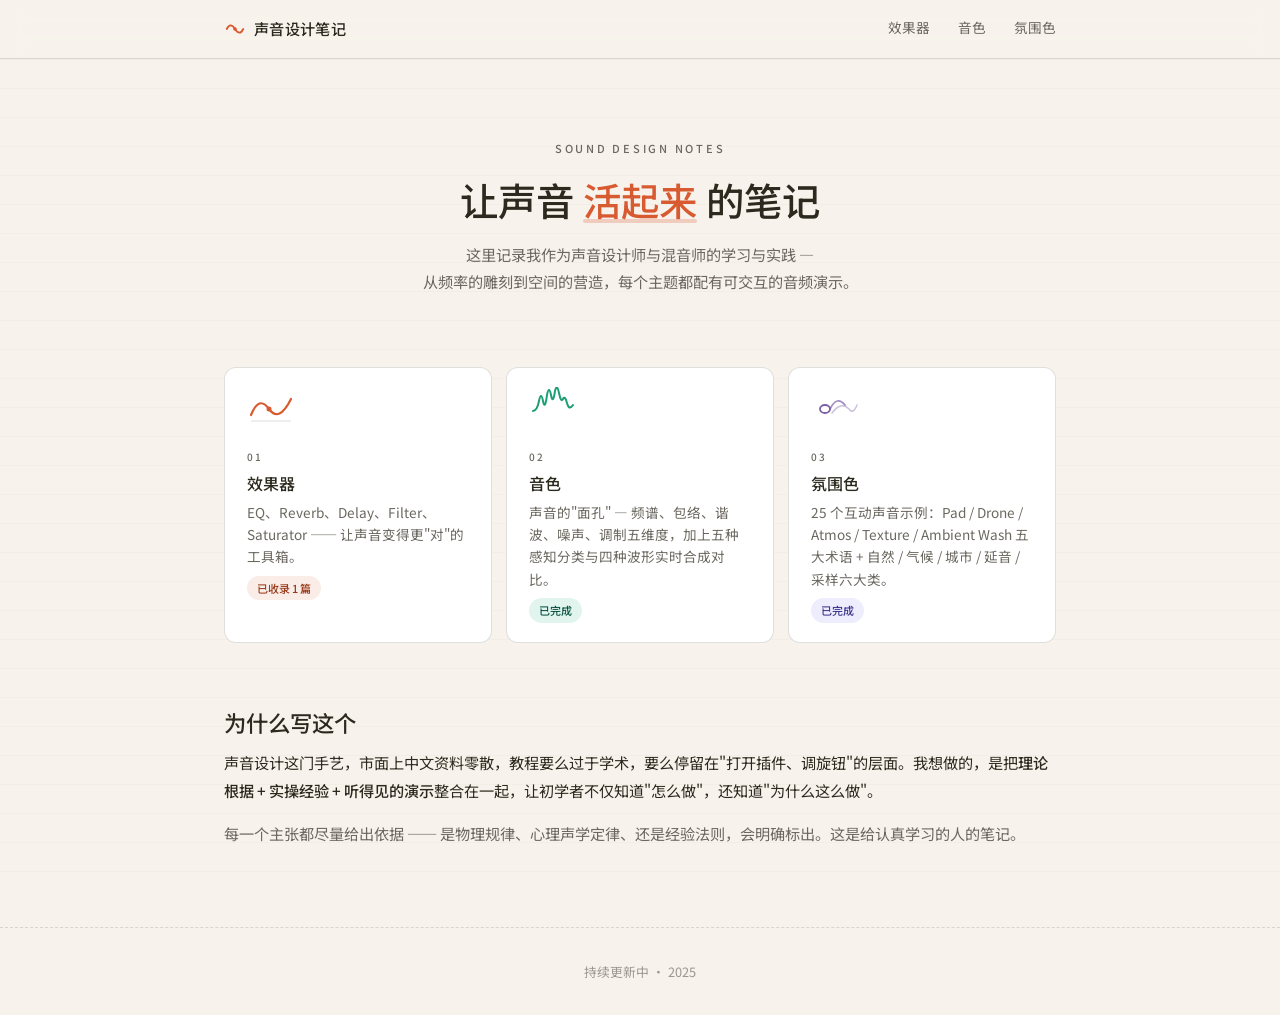
==== commit 34ec9186: "整站重构：声音设计学习站（效果器+音色+氛围色 三大支柱整合）" ====
--- a/index.html
+++ b/index.html
@@ -3,1263 +3,99 @@
 <head>
 <meta charset="UTF-8">
 <meta name="viewport" content="width=device-width, initial-scale=1.0">
-<title>音色是什么 — 声音的"面孔"</title>
-<style>
-  @import url('https://fonts.googleapis.com/css2?family=Noto+Serif+SC:wght@400;600&family=Noto+Sans+SC:wght@300;400;500&display=swap');
-
-  :root {
-    --bg: #f8f6f1;
-    --surface: #ffffff;
-    --surface2: #f2efe8;
-    --text: #1a1814;
-    --text-muted: #6b6660;
-    --text-light: #a09890;
-    --accent: #c0622a;
-    --accent-light: #f5e8df;
-    --accent2: #3a6ea8;
-    --accent2-light: #e0ecf8;
-    --accent3: #3d7a4f;
-    --accent3-light: #e2f0e6;
-    --border: rgba(0,0,0,0.08);
-    --radius: 12px;
-  }
-
-  * { box-sizing: border-box; margin: 0; padding: 0; }
-
-  body {
-    font-family: 'Noto Sans SC', sans-serif;
-    background: var(--bg);
-    color: var(--text);
-    font-size: 15px;
-    line-height: 1.8;
-  }
-
-  /* ── Hero ── */
-  .hero {
-    background: var(--text);
-    color: #f8f6f1;
-    padding: 64px 40px 56px;
-    text-align: center;
-  }
-  .hero-eyebrow {
-    font-size: 11px;
-    letter-spacing: 0.15em;
-    text-transform: uppercase;
-    color: #a09880;
-    margin-bottom: 16px;
-  }
-  .hero h1 {
-    font-family: 'Noto Serif SC', serif;
-    font-size: clamp(32px, 5vw, 52px);
-    font-weight: 600;
-    letter-spacing: -0.01em;
-    line-height: 1.2;
-    margin-bottom: 20px;
-  }
-  .hero h1 em { color: #e8a070; font-style: normal; }
-  .hero-sub {
-    font-size: 16px;
-    color: #c0b8b0;
-    max-width: 560px;
-    margin: 0 auto;
-    line-height: 1.7;
-  }
-
-  /* ── Layout ── */
-  .content {
-    max-width: 860px;
-    margin: 0 auto;
-    padding: 0 24px 80px;
-  }
-
-  /* ── Sections ── */
-  .section {
-    margin-top: 64px;
-  }
-  .section-label {
-    font-size: 10px;
-    letter-spacing: 0.18em;
-    text-transform: uppercase;
-    color: var(--text-light);
-    margin-bottom: 10px;
-  }
-  .section h2 {
-    font-family: 'Noto Serif SC', serif;
-    font-size: 26px;
-    font-weight: 600;
-    margin-bottom: 16px;
-    color: var(--text);
-  }
-  .section p { color: var(--text-muted); margin-bottom: 12px; }
-  .section p strong { color: var(--text); font-weight: 500; }
-
-  /* ── Callout box ── */
-  .callout {
-    background: var(--surface);
-    border: 1px solid var(--border);
-    border-left: 3px solid var(--accent);
-    border-radius: var(--radius);
-    padding: 20px 24px;
-    margin: 24px 0;
-  }
-  .callout p { color: var(--text); margin: 0; }
-
-  /* ── Dimension cards (what makes up timbre) ── */
-  .dim-grid {
-    display: grid;
-    grid-template-columns: repeat(auto-fit, minmax(180px, 1fr));
-    gap: 12px;
-    margin: 24px 0;
-  }
-  .dim-card {
-    background: var(--surface);
-    border: 1px solid var(--border);
-    border-radius: var(--radius);
-    padding: 18px 16px;
-  }
-  .dim-icon {
-    font-size: 22px;
-    margin-bottom: 8px;
-    display: block;
-  }
-  .dim-name { font-size: 13px; font-weight: 500; color: var(--text); margin-bottom: 4px; }
-  .dim-desc { font-size: 12px; color: var(--text-muted); line-height: 1.5; }
-
-  /* ── Waveform + spectrum explainer ── */
-  .wave-demo {
-    background: var(--surface);
-    border: 1px solid var(--border);
-    border-radius: var(--radius);
-    padding: 24px;
-    margin: 24px 0;
-  }
-  .wave-tabs { display: flex; gap: 8px; margin-bottom: 20px; }
-  .wave-tab {
-    padding: 6px 16px;
-    border-radius: 20px;
-    border: 1px solid var(--border);
-    background: var(--surface2);
-    color: var(--text-muted);
-    font-size: 13px;
-    cursor: pointer;
-    transition: all 0.2s;
-    font-family: inherit;
-  }
-  .wave-tab.active {
-    background: var(--text);
-    color: #fff;
-    border-color: var(--text);
-  }
-  .wave-canvases { position: relative; }
-  canvas.wave-canvas {
-    width: 100%;
-    height: 100px;
-    display: block;
-    border-radius: 8px;
-    background: var(--surface2);
-    margin-bottom: 8px;
-  }
-  .wave-label {
-    font-size: 11px;
-    color: var(--text-light);
-    margin-bottom: 16px;
-    text-align: center;
-  }
-  .play-wave-btn {
-    display: inline-flex;
-    align-items: center;
-    gap: 8px;
-    padding: 8px 20px;
-    background: var(--text);
-    color: #fff;
-    border: none;
-    border-radius: 20px;
-    font-size: 13px;
-    cursor: pointer;
-    font-family: inherit;
-    transition: opacity 0.2s;
-  }
-  .play-wave-btn:hover { opacity: 0.8; }
-  .play-wave-btn.playing { background: var(--accent); }
-
-  /* ── Timbre category cards ── */
-  .timbre-card {
-    background: var(--surface);
-    border: 1px solid var(--border);
-    border-radius: 16px;
-    padding: 28px 28px 24px;
-    margin-bottom: 20px;
-    transition: box-shadow 0.2s;
-  }
-  .timbre-card:hover { box-shadow: 0 4px 20px rgba(0,0,0,0.07); }
-
-  .timbre-header {
-    display: flex;
-    align-items: flex-start;
-    gap: 16px;
-    margin-bottom: 16px;
-  }
-  .timbre-badge {
-    width: 48px;
-    height: 48px;
-    border-radius: 12px;
-    display: flex;
-    align-items: center;
-    justify-content: center;
-    font-size: 20px;
-    flex-shrink: 0;
-  }
-  .timbre-title-block h3 {
-    font-family: 'Noto Serif SC', serif;
-    font-size: 20px;
-    font-weight: 600;
-    margin-bottom: 2px;
-  }
-  .timbre-tagline { font-size: 12px; color: var(--text-light); }
-
-  .timbre-body { display: grid; grid-template-columns: 1fr 1fr; gap: 20px; }
-  @media (max-width: 600px) { .timbre-body { grid-template-columns: 1fr; } }
-
-  .timbre-desc { font-size: 14px; color: var(--text-muted); line-height: 1.7; }
-  .timbre-desc strong { color: var(--text); }
-
-  .timbre-right {}
-
-  .adsr-svg {
-    width: 100%;
-    height: 72px;
-    display: block;
-    margin-bottom: 12px;
-  }
-
-  /* ── Audio play button ── */
-  .sound-row {
-    display: flex;
-    flex-wrap: wrap;
-    gap: 8px;
-    margin-top: 12px;
-  }
-  .sound-btn {
-    display: inline-flex;
-    align-items: center;
-    gap: 6px;
-    padding: 6px 14px;
-    border-radius: 20px;
-    border: 1px solid var(--border);
-    background: var(--surface2);
-    color: var(--text);
-    font-size: 12px;
-    cursor: pointer;
-    font-family: inherit;
-    transition: all 0.15s;
-    position: relative;
-    overflow: hidden;
-  }
-  .sound-btn:hover { border-color: var(--accent); color: var(--accent); }
-  .sound-btn.playing {
-    background: var(--accent);
-    color: #fff;
-    border-color: var(--accent);
-  }
-  .sound-btn .icon { font-size: 12px; }
-
-  /* Waveform visualizer per card */
-  .mini-canvas {
-    width: 100%;
-    height: 60px;
-    border-radius: 8px;
-    background: var(--surface2);
-    display: block;
-    margin-top: 12px;
-  }
-
-  /* ── Examples strip ── */
-  .examples-list {
-    margin-top: 12px;
-    display: flex;
-    flex-wrap: wrap;
-    gap: 6px;
-  }
-  .example-chip {
-    padding: 4px 12px;
-    border-radius: 20px;
-    font-size: 11px;
-    background: var(--surface2);
-    color: var(--text-muted);
-    border: 1px solid var(--border);
-  }
-
-  /* scene references */
-  .scene-ref {
-    font-size: 12px;
-    color: var(--text-light);
-    font-style: italic;
-    margin-top: 10px;
-    line-height: 1.6;
-    border-top: 1px solid var(--border);
-    padding-top: 10px;
-  }
-
-  /* ── Color themes per category ── */
-  .cat-percussive .timbre-badge { background: #fde8da; }
-  .cat-percussive .adsr-fill { background: #c0622a; }
-  .cat-percussive .sound-btn.playing { background: #c0622a; border-color: #c0622a; }
-  .cat-percussive .timbre-card { border-top: 3px solid #c0622a; }
-
-  .cat-sustained .timbre-badge { background: #dcedf8; }
-  .cat-sustained .adsr-fill { background: #3a6ea8; }
-  .cat-sustained .sound-btn.playing { background: #3a6ea8; border-color: #3a6ea8; }
-  .cat-sustained .timbre-card { border-top: 3px solid #3a6ea8; }
-
-  .cat-resonant .timbre-badge { background: #e4f0e6; }
-  .cat-resonant .adsr-fill { background: #3d7a4f; }
-  .cat-resonant .sound-btn.playing { background: #3d7a4f; border-color: #3d7a4f; }
-  .cat-resonant .timbre-card { border-top: 3px solid #3d7a4f; }
-
-  .cat-noisy .timbre-badge { background: #f0e8f8; }
-  .cat-noisy .adsr-fill { background: #7c4faa; }
-  .cat-noisy .sound-btn.playing { background: #7c4faa; border-color: #7c4faa; }
-  .cat-noisy .timbre-card { border-top: 3px solid #7c4faa; }
-
-  .cat-modulated .timbre-badge { background: #f8f0da; }
-  .cat-modulated .adsr-fill { background: #a07820; }
-  .cat-modulated .sound-btn.playing { background: #a07820; border-color: #a07820; }
-  .cat-modulated .timbre-card { border-top: 3px solid #a07820; }
-
-  /* ── Footer ── */
-  footer {
-    text-align: center;
-    padding: 40px 24px;
-    font-size: 12px;
-    color: var(--text-light);
-    border-top: 1px solid var(--border);
-  }
-
-  /* ── Spectrum viz ── */
-  #spectrum-section {
-    background: var(--surface);
-    border: 1px solid var(--border);
-    border-radius: var(--radius);
-    padding: 24px;
-    margin: 24px 0;
-  }
-  #spectrum-canvas {
-    width: 100%;
-    height: 120px;
-    display: block;
-    border-radius: 8px;
-    background: #1a1814;
-    margin-top: 12px;
-  }
-</style>
+<title>声音设计学习站 · 让声音活起来</title>
+<meta name="description" content="一份关于声音设计的中文学习资料 — 效果器、音色、氛围色等主题，配有可交互的音频演示。">
+<link rel="stylesheet" href="assets/css/main.css">
 </head>
 <body>
 
-<div class="hero">
-  <p class="hero-eyebrow">声音科普 · Timbre</p>
-  <h1>音色<br>声音的<em>面孔</em></h1>
-  <p class="hero-sub">为什么钢琴和吉他弹同一个音，听起来完全不同？<br>这个问题的答案，就是音色。</p>
+<!-- Nav -->
+<nav class="site-nav">
+  <div class="nav-inner">
+    <a href="index.html" class="nav-logo">
+      <svg viewBox="0 0 24 24" fill="none" xmlns="http://www.w3.org/2000/svg">
+        <path d="M3 12 Q7 4 12 12 Q17 20 21 12" stroke="#D85A30" stroke-width="2" stroke-linecap="round" fill="none"/>
+        <circle cx="12" cy="12" r="2" fill="#D85A30"/>
+      </svg>
+      声音设计笔记
+    </a>
+    <div class="nav-links">
+      <a href="effects/index.html">效果器</a>
+      <a href="timbre/index.html">音色</a>
+      <a href="atmosphere/index.html">氛围色</a>
+    </div>
+  </div>
+</nav>
+
+<div class="container">
+
+  <!-- Hero -->
+  <header class="page-header" style="border-bottom:none;padding:5rem 0 2rem;">
+    <div class="page-eyebrow">SOUND DESIGN NOTES</div>
+    <h1>让声音 <em>活起来</em> 的笔记</h1>
+    <p class="lead">这里记录我作为声音设计师与混音师的学习与实践 —<br>从频率的雕刻到空间的营造，每个主题都配有可交互的音频演示。</p>
+  </header>
+
+  <!-- Three Pillars -->
+  <section style="margin-top:1rem;">
+    <div class="grid grid-3">
+
+      <a href="effects/index.html" class="card card-link">
+        <div class="card-icon">
+          <svg width="48" height="40" viewBox="0 0 48 40" fill="none" xmlns="http://www.w3.org/2000/svg">
+            <path d="M4 28 Q12 8 22 22 Q32 36 44 12" stroke="#D85A30" stroke-width="2.2" stroke-linecap="round" fill="none"/>
+            <line x1="4" y1="34" x2="44" y2="34" stroke="#2C2A1E" stroke-width="0.8" opacity="0.2"/>
+            <circle cx="22" cy="22" r="2.5" fill="#D85A30"/>
+          </svg>
+        </div>
+        <div class="card-eyebrow">01</div>
+        <h3>效果器</h3>
+        <p>EQ、Reverb、Delay、Filter、Saturator —— 让声音变得更"对"的工具箱。</p>
+        <span class="tag tag-coral">已收录 1 篇</span>
+      </a>
+
+      <a href="timbre/index.html" class="card card-link">
+        <div class="card-icon">
+          <svg width="48" height="40" viewBox="0 0 48 40" fill="none" xmlns="http://www.w3.org/2000/svg">
+            <path d="M4 24 Q8 24 10 14 Q12 4 14 14 Q16 24 18 8 Q20 -2 22 8 Q24 18 26 4 Q28 -4 30 6 Q32 16 34 12 Q36 8 38 16 Q40 24 44 18"
+                  stroke="#1D9E75" stroke-width="2" stroke-linecap="round" fill="none"/>
+          </svg>
+        </div>
+        <div class="card-eyebrow">02</div>
+        <h3>音色</h3>
+        <p>声音的"面孔" — 频谱、包络、谐波、噪声、调制五维度，加上五种感知分类与四种波形实时合成对比。</p>
+        <span class="tag tag-teal">已完成</span>
+      </a>
+
+      <a href="atmosphere/index.html" class="card card-link">
+        <div class="card-icon">
+          <svg width="48" height="40" viewBox="0 0 48 40" fill="none" xmlns="http://www.w3.org/2000/svg">
+            <ellipse cx="14" cy="22" rx="5" ry="4" stroke="#7B5EA7" stroke-width="1.8" fill="none"/>
+            <path d="M19 22 Q26 8 34 18" stroke="#7B5EA7" stroke-width="1.8" stroke-linecap="round" fill="none" opacity="0.7"/>
+            <path d="M21 26 Q30 14 38 22 Q42 28 46 18" stroke="#7B5EA7" stroke-width="1.4" stroke-linecap="round" fill="none" opacity="0.4"/>
+          </svg>
+        </div>
+        <div class="card-eyebrow">03</div>
+        <h3>氛围色</h3>
+        <p>25 个互动声音示例：Pad / Drone / Atmos / Texture / Ambient Wash 五大术语 + 自然 / 气候 / 城市 / 延音 / 采样六大类。</p>
+        <span class="tag tag-purple">已完成</span>
+      </a>
+
+    </div>
+  </section>
+
+  <!-- About -->
+  <section style="margin-top:4rem;">
+    <h2>为什么写这个</h2>
+    <p>声音设计这门手艺，市面上中文资料零散，教程要么过于学术，要么停留在"打开插件、调旋钮"的层面。我想做的，是把<strong style="font-weight:500;">理论根据 + 实操经验 + 听得见的演示</strong>整合在一起，让初学者不仅知道"怎么做"，还知道"为什么这么做"。</p>
+    <p class="muted">每一个主张都尽量给出依据 —— 是物理规律、心理声学定律、还是经验法则，会明确标出。这是给认真学习的人的笔记。</p>
+  </section>
+
 </div>
 
-<div class="content">
-
-  <!-- Section 1: What is timbre -->
-  <div class="section">
-    <p class="section-label">第一部分</p>
-    <h2>什么是音色</h2>
-    <p>
-      想象你蒙上眼睛，有人在你面前说了一个字——你立刻就能判断说话的是妈妈还是朋友。他们的音量一样，说的音调也一样，但你就是能分辨出来。这个让声音"长得不一样"的东西，就叫做<strong>音色</strong>（英文：Timbre，读作 /ˈtæmbər/）。
-    </p>
-    <p>
-      美国声学协会给音色下了一个学术定义：音色是"在响度和音调相同的情况下，让两个声音听起来不同的那种属性"。简单说，<strong>剥掉音量、剥掉音高，剩下的就是音色</strong>。
-    </p>
-    <div class="callout">
-      <p>一个帮助记忆的类比：如果把一段声音比作一个人——<strong>音高</strong>是他的身高，<strong>响度</strong>是他说话的音量，那么<strong>音色</strong>就是他的长相、声线、气质，是让你认出他的全部特征。</p>
-    </div>
-  </div>
-
-  <!-- Section 2: What makes up timbre -->
-  <div class="section">
-    <p class="section-label">第二部分</p>
-    <h2>音色由什么构成</h2>
-    <p>
-      音色不是一个单一的参数，而是由几个维度共同决定的"整体印象"。就像一个人的外貌是由脸型、肤色、眼睛形状等共同决定一样。
-    </p>
-    <div class="dim-grid">
-      <div class="dim-card">
-        <span class="dim-icon">〰</span>
-        <div class="dim-name">频谱结构</div>
-        <div class="dim-desc">声音由哪些频率成分组成、各自有多强。这是音色最核心的物理基础。</div>
-      </div>
-      <div class="dim-card">
-        <span class="dim-icon">◢</span>
-        <div class="dim-name">时间包络</div>
-        <div class="dim-desc">声音如何"生长"和"消亡"——起音快慢、持续多久、如何衰减。</div>
-      </div>
-      <div class="dim-card">
-        <span class="dim-icon">◎</span>
-        <div class="dim-name">谐波分布</div>
-        <div class="dim-desc">泛音是否丰富、以哪种规律排列。决定音色是"圆润"还是"尖锐"。</div>
-      </div>
-      <div class="dim-card">
-        <span class="dim-icon">∿</span>
-        <div class="dim-name">噪声成分</div>
-        <div class="dim-desc">纯粹的乐音之外，有多少摩擦、气息、随机噪声。</div>
-      </div>
-      <div class="dim-card">
-        <span class="dim-icon">⟳</span>
-        <div class="dim-name">动态调制</div>
-        <div class="dim-desc">声音是静止的还是在颤抖、摇曳？弦乐的颤音让它"活"起来。</div>
-      </div>
-    </div>
-
-    <!-- Interactive waveform explainer -->
-    <div class="wave-demo">
-      <p style="font-size:13px;font-weight:500;margin-bottom:14px;color:var(--text)">
-        互动：听听不同波形的音色差异
-      </p>
-      <p style="font-size:12px;color:var(--text-muted);margin-bottom:16px;">
-        相同的音高（440Hz，钢琴中央A），只改变波形——就能听出完全不同的音色。这正说明了<strong>频谱结构</strong>的重要性。
-      </p>
-      <div class="wave-tabs">
-        <button class="wave-tab active" onclick="selectWave('sine',this)">正弦波</button>
-        <button class="wave-tab" onclick="selectWave('sawtooth',this)">锯齿波</button>
-        <button class="wave-tab" onclick="selectWave('square',this)">方波</button>
-        <button class="wave-tab" onclick="selectWave('triangle',this)">三角波</button>
-      </div>
-      <canvas id="waveform-canvas" class="wave-canvas"></canvas>
-      <p class="wave-label" id="wave-desc">正弦波：只有基频，无泛音。音色纯净、空洞，接近口哨声。</p>
-      <canvas id="spectrum-canvas-wave" class="wave-canvas"></canvas>
-      <p class="wave-label">↑ 频谱分布（横轴=频率，竖轴=能量）</p>
-      <button class="play-wave-btn" id="play-wave-btn" onclick="playWave()">
-        <span id="play-wave-icon">▶</span> 播放此波形
-      </button>
-    </div>
-  </div>
-
-  <!-- Section 3: Categories -->
-  <div class="section">
-    <p class="section-label">第三部分</p>
-    <h2>音色是如何分类的</h2>
-    <p>
-      声学心理学研究发现，人耳对音色的感知主要依赖两个维度：<strong>时间包络的形状</strong>（声音如何开始和结束）和<strong>频谱的丰富程度</strong>（音色的"质地"）。基于这两个维度，加上实际制作中的使用场景，我们可以把音色分为五大类。
-    </p>
-    <p>
-      以下每类音色都有真实音频演示——点击按钮即可听到，同时看到对应的实时波形。
-    </p>
-
-    <!-- CAT 1: PERCUSSIVE -->
-    <div class="cat-percussive">
-      <div class="timbre-card" id="card-percussive">
-        <div class="timbre-header">
-          <div class="timbre-badge">🥁</div>
-          <div class="timbre-title-block">
-            <h3>瞬态型音色</h3>
-            <p class="timbre-tagline">Percussive · Transient</p>
-          </div>
-        </div>
-        <div class="timbre-body">
-          <div>
-            <p class="timbre-desc">
-              <strong>特征：</strong>起音极快、衰减短促、几乎没有持续段。就像打了一下就消失了。
-            </p>
-            <p class="timbre-desc">
-              <strong>为什么听起来是这样：</strong>时间包络的 Attack 极短（通常不到10毫秒），能量集中在最初的一瞬，之后快速衰减归零。这种"脉冲"式的能量释放，让大脑感知为冲击和打击感。
-            </p>
-            <div class="examples-list">
-              <span class="example-chip">底鼓 Kick</span>
-              <span class="example-chip">军鼓 Snare</span>
-              <span class="example-chip">踩镲 Hihat</span>
-              <span class="example-chip">拨弦 Pluck</span>
-              <span class="example-chip">拍手声</span>
-              <span class="example-chip">木鱼</span>
-            </div>
-            <p class="scene-ref">
-              🎬 《星球大战》中光剑的"嗡嗡"碰撞音；《速度与激情》的引擎轰鸣起步；日常生活里的门铃声、键盘敲击声，都是瞬态型音色的典型应用。流行音乐的鼓点驱动感，正是靠它建立的。
-            </p>
-          </div>
-          <div class="timbre-right">
-            <p style="font-size:11px;color:var(--text-light);margin-bottom:6px;">ADSR 包络示意</p>
-            <!-- Percussive: instant attack, fast decay, near-zero sustain, short release -->
-            <svg class="adsr-svg" viewBox="0 0 200 72" xmlns="http://www.w3.org/2000/svg">
-              <line x1="0" y1="58" x2="200" y2="58" stroke="rgba(0,0,0,0.08)" stroke-width="0.5"/>
-              <polyline fill="none" stroke="#c0622a" stroke-width="2" stroke-linecap="round" stroke-linejoin="round"
-                points="10,58 22,8 50,44 110,44 150,58"/>
-              <text x="16" y="68" font-size="9" fill="#a09890" text-anchor="middle">A</text>
-              <text x="36" y="68" font-size="9" fill="#a09890" text-anchor="middle">D</text>
-              <text x="80" y="68" font-size="9" fill="#a09890" text-anchor="middle">S</text>
-              <text x="130" y="68" font-size="9" fill="#a09890" text-anchor="middle">R</text>
-            </svg>
-            <div class="sound-row">
-              <button class="sound-btn" onclick="playSound('kick',this)"><span class="icon">▶</span> 底鼓</button>
-              <button class="sound-btn" onclick="playSound('snare',this)"><span class="icon">▶</span> 军鼓</button>
-              <button class="sound-btn" onclick="playSound('hihat',this)"><span class="icon">▶</span> 踩镲</button>
-              <button class="sound-btn" onclick="playSound('pluck',this)"><span class="icon">▶</span> 拨弦</button>
-            </div>
-            <canvas class="mini-canvas" id="canvas-percussive"></canvas>
-          </div>
-        </div>
-      </div>
-    </div>
-
-    <!-- CAT 2: SUSTAINED -->
-    <div class="cat-sustained">
-      <div class="timbre-card" id="card-sustained">
-        <div class="timbre-header">
-          <div class="timbre-badge">🎻</div>
-          <div class="timbre-title-block">
-            <h3>持续型音色</h3>
-            <p class="timbre-tagline">Sustained · Tonal</p>
-          </div>
-        </div>
-        <div class="timbre-body">
-          <div>
-            <p class="timbre-desc">
-              <strong>特征：</strong>起音较慢或中速，有稳定的持续段，可以维持很长时间。像一口气托住的声音。
-            </p>
-            <p class="timbre-desc">
-              <strong>为什么听起来是这样：</strong>有稳定的 Sustain 阶段，频谱在持续过程中相对稳定。这类音色的谐波丰富，往往含有颤音（Vibrato）使其更具生命感。弦乐、人声、风琴都属于此类。
-            </p>
-            <div class="examples-list">
-              <span class="example-chip">小提琴长弓</span>
-              <span class="example-chip">大提琴</span>
-              <span class="example-chip">长笛</span>
-              <span class="example-chip">风琴 Organ</span>
-              <span class="example-chip">合唱 Choir</span>
-              <span class="example-chip">合成器 Pad</span>
-            </div>
-            <p class="scene-ref">
-              🎬 《辛德勒的名单》小提琴主题；《星际穿越》管风琴铺底；商场、电梯里无处不在的背景音乐，大多是持续型弦乐 Pad。电影配乐里，持续型音色是烘托情绪、撑起场景的"空气"。
-            </p>
-          </div>
-          <div class="timbre-right">
-            <p style="font-size:11px;color:var(--text-light);margin-bottom:6px;">ADSR 包络示意</p>
-            <!-- Sustained: slow attack, gentle decay, high sustain, medium release -->
-            <svg class="adsr-svg" viewBox="0 0 200 72" xmlns="http://www.w3.org/2000/svg">
-              <line x1="0" y1="58" x2="200" y2="58" stroke="rgba(0,0,0,0.08)" stroke-width="0.5"/>
-              <polyline fill="none" stroke="#3a6ea8" stroke-width="2" stroke-linecap="round" stroke-linejoin="round"
-                points="10,58 45,8 65,18 120,18 160,58"/>
-              <text x="27" y="68" font-size="9" fill="#a09890" text-anchor="middle">A</text>
-              <text x="55" y="68" font-size="9" fill="#a09890" text-anchor="middle">D</text>
-              <text x="92" y="68" font-size="9" fill="#a09890" text-anchor="middle">S</text>
-              <text x="140" y="68" font-size="9" fill="#a09890" text-anchor="middle">R</text>
-            </svg>
-            <div class="sound-row">
-              <button class="sound-btn" onclick="playSound('strings',this)"><span class="icon">▶</span> 弦乐 Pad</button>
-              <button class="sound-btn" onclick="playSound('organ',this)"><span class="icon">▶</span> 风琴</button>
-              <button class="sound-btn" onclick="playSound('flute',this)"><span class="icon">▶</span> 长笛感</button>
-            </div>
-            <canvas class="mini-canvas" id="canvas-sustained"></canvas>
-          </div>
-        </div>
-      </div>
-    </div>
-
-    <!-- CAT 3: RESONANT -->
-    <div class="cat-resonant">
-      <div class="timbre-card" id="card-resonant">
-        <div class="timbre-header">
-          <div class="timbre-badge">🔔</div>
-          <div class="timbre-title-block">
-            <h3>谐鸣型音色</h3>
-            <p class="timbre-tagline">Resonant · Bell-like</p>
-          </div>
-        </div>
-        <div class="timbre-body">
-          <div>
-            <p class="timbre-desc">
-              <strong>特征：</strong>起音较快，然后像钟声一样缓慢衰减（指数型衰减），有清晰的音高感，泛音丰富。
-            </p>
-            <p class="timbre-desc">
-              <strong>为什么听起来是这样：</strong>金属、木质物体被敲击后，会按照共振特性产生一系列泛音，这些泛音的衰减速度不同，高频先消失，低频泛音慢慢留存，形成独特的"尾音感"。这种拖尾是谐鸣型音色的标志。
-            </p>
-            <div class="examples-list">
-              <span class="example-chip">三角铁</span>
-              <span class="example-chip">钟琴 Glockenspiel</span>
-              <span class="example-chip">马林巴</span>
-              <span class="example-chip">钢琴单音</span>
-              <span class="example-chip">寺庙钟声</span>
-              <span class="example-chip">音叉</span>
-            </div>
-            <p class="scene-ref">
-              🎬 古装剧、宫廷题材中反复出现的编钟声；手机短信通知音（叮的一声）；《魔戒》中精灵世界的空灵钟声；游戏《塞尔达传说》的金币拾取音效，都是谐鸣型音色的经典使用场景。
-            </p>
-          </div>
-          <div class="timbre-right">
-            <p style="font-size:11px;color:var(--text-light);margin-bottom:6px;">ADSR 包络示意</p>
-            <!-- Resonant: fast attack, long exponential decay, no sustain, long release tail -->
-            <svg class="adsr-svg" viewBox="0 0 200 80" xmlns="http://www.w3.org/2000/svg">
-              <line x1="0" y1="56" x2="200" y2="56" stroke="rgba(0,0,0,0.08)" stroke-width="0.5"/>
-              <polyline fill="none" stroke="#3d7a4f" stroke-width="2" stroke-linecap="round" stroke-linejoin="round"
-                points="10,56 24,6 60,34 100,46 145,52 185,56"/>
-              <!-- A label -->
-              <text x="17" y="67" font-size="9" fill="#a09890" text-anchor="middle">A</text>
-              <!-- D label -->
-              <text x="42" y="67" font-size="9" fill="#a09890" text-anchor="middle">D</text>
-              <!-- S label with S≈0 note -->
-              <text x="100" y="67" font-size="9" fill="#a09890" text-anchor="middle">S</text>
-              <text x="100" y="76" font-size="8" fill="#c0b8a8" text-anchor="middle">≈ 0</text>
-              <!-- R label -->
-              <text x="165" y="67" font-size="9" fill="#a09890" text-anchor="middle">R</text>
-            </svg>
-            <div class="sound-row">
-              <button class="sound-btn" onclick="playSound('bell',this)"><span class="icon">▶</span> 钟声</button>
-              <button class="sound-btn" onclick="playSound('marimba',this)"><span class="icon">▶</span> 马林巴</button>
-              <button class="sound-btn" onclick="playSound('temple',this)"><span class="icon">▶</span> 寺庙钟</button>
-            </div>
-            <canvas class="mini-canvas" id="canvas-resonant"></canvas>
-          </div>
-        </div>
-      </div>
-    </div>
-
-    <!-- CAT 4: NOISY / TEXTURAL -->
-    <div class="cat-noisy">
-      <div class="timbre-card" id="card-noisy">
-        <div class="timbre-header">
-          <div class="timbre-badge">〰</div>
-          <div class="timbre-title-block">
-            <h3>质感型音色</h3>
-            <p class="timbre-tagline">Textural · Noisy</p>
-          </div>
-        </div>
-        <div class="timbre-body">
-          <div>
-            <p class="timbre-desc">
-              <strong>特征：</strong>噪声成分占主导，没有清晰的音高感，频谱宽广而复杂。像风声、沙沙声、摩擦声。
-            </p>
-            <p class="timbre-desc">
-              <strong>为什么听起来是这样：</strong>能量分布在宽泛的频率范围内，没有集中的谐波峰值，所以大脑无法提取出明确的音高。噪声并不意味着难听——白噪声有镇静效果，海浪声令人放松，关键在于噪声的频率分布和动态特征。
-            </p>
-            <div class="examples-list">
-              <span class="example-chip">白噪声</span>
-              <span class="example-chip">风声</span>
-              <span class="example-chip">海浪声</span>
-              <span class="example-chip">磁带噪底</span>
-              <span class="example-chip">弓弦摩擦</span>
-              <span class="example-chip">雨声</span>
-            </div>
-            <p class="scene-ref">
-              🎬 恐怖片中营造紧张感的弦乐弓弦摩擦（如《大提琴》般的刺耳音效）；睡眠 App 里的白噪声；《沙丘》中的沙漠风声设计；录音中若隐若现的磁带噪底，反而给声音带来了"温暖感"和年代感。
-            </p>
-          </div>
-          <div class="timbre-right">
-            <p style="font-size:11px;color:var(--text-light);margin-bottom:6px;">ADSR 包络示意</p>
-            <!-- Noisy/textural: medium attack, small decay, medium-high sustain, medium release -->
-            <svg class="adsr-svg" viewBox="0 0 200 72" xmlns="http://www.w3.org/2000/svg">
-              <line x1="0" y1="58" x2="200" y2="58" stroke="rgba(0,0,0,0.08)" stroke-width="0.5"/>
-              <polyline fill="none" stroke="#7c4faa" stroke-width="2" stroke-linecap="round" stroke-linejoin="round"
-                points="10,58 38,8 55,14 115,14 155,58"/>
-              <text x="24" y="68" font-size="9" fill="#a09890" text-anchor="middle">A</text>
-              <text x="46" y="68" font-size="9" fill="#a09890" text-anchor="middle">D</text>
-              <text x="85" y="68" font-size="9" fill="#a09890" text-anchor="middle">S</text>
-              <text x="135" y="68" font-size="9" fill="#a09890" text-anchor="middle">R</text>
-            </svg>
-            <div class="sound-row">
-              <button class="sound-btn" onclick="playSound('white',this)"><span class="icon">▶</span> 白噪声</button>
-              <button class="sound-btn" onclick="playSound('pink',this)"><span class="icon">▶</span> 粉红噪声</button>
-              <button class="sound-btn" onclick="playSound('wind',this)"><span class="icon">▶</span> 风声感</button>
-            </div>
-            <canvas class="mini-canvas" id="canvas-noisy"></canvas>
-          </div>
-        </div>
-      </div>
-    </div>
-
-    <!-- CAT 5: MODULATED -->
-    <div class="cat-modulated">
-      <div class="timbre-card" id="card-modulated">
-        <div class="timbre-header">
-          <div class="timbre-badge">〜</div>
-          <div class="timbre-title-block">
-            <h3>调制型音色</h3>
-            <p class="timbre-tagline">Modulated · Animated</p>
-          </div>
-        </div>
-        <div class="timbre-body">
-          <div>
-            <p class="timbre-desc">
-              <strong>特征：</strong>音高或音量或音色本身在随时间周期性或随机地变化。声音是"活的"、"摇曳的"、"在呼吸的"。
-            </p>
-            <p class="timbre-desc">
-              <strong>为什么听起来是这样：</strong>当频率被周期性调制（颤音 Vibrato），或振幅被调制（颤幅 Tremolo），听感上就会产生动感。人声、弦乐天然含有这种微颤，这正是它们显得有"生命力"的原因。电子音乐里的 Wobble Bass，本质就是对滤波器截止频率的节奏性调制。
-            </p>
-            <div class="examples-list">
-              <span class="example-chip">颤音人声</span>
-              <span class="example-chip">Wobble Bass</span>
-              <span class="example-chip">莱斯利音箱效果</span>
-              <span class="example-chip">古琴泛音</span>
-              <span class="example-chip">Chorus 效果</span>
-            </div>
-            <p class="scene-ref">
-              🎬 Dubstep 音乐中标志性的"嗡嗡抖动"低音（Wobble Bass）；歌剧演员的颤音（Vibrato）；老式电影的莱斯利管风琴旋转音色；游戏配乐中表现魔法、幻术的闪烁音效。
-            </p>
-          </div>
-          <div class="timbre-right">
-            <p style="font-size:11px;color:var(--text-light);margin-bottom:6px;">ADSR 包络示意</p>
-            <!-- Modulated: medium attack, small decay, sustain with slight undulation, medium release -->
-            <svg class="adsr-svg" viewBox="0 0 200 72" xmlns="http://www.w3.org/2000/svg">
-              <line x1="0" y1="58" x2="200" y2="58" stroke="rgba(0,0,0,0.08)" stroke-width="0.5"/>
-              <!-- base envelope -->
-              <polyline fill="none" stroke="#a07820" stroke-width="2" stroke-linecap="round" stroke-linejoin="round"
-                points="10,58 40,8 58,14 65,12 72,15 79,12 86,15 93,12 100,15 107,12 114,15 120,14 155,58"/>
-              <text x="25" y="68" font-size="9" fill="#a09890" text-anchor="middle">A</text>
-              <text x="49" y="68" font-size="9" fill="#a09890" text-anchor="middle">D</text>
-              <text x="90" y="68" font-size="9" fill="#a09890" text-anchor="middle">S</text>
-              <text x="137" y="68" font-size="9" fill="#a09890" text-anchor="middle">R</text>
-            </svg>
-            <div class="sound-row">
-              <button class="sound-btn" onclick="playSound('vibrato',this)"><span class="icon">▶</span> 颤音</button>
-              <button class="sound-btn" onclick="playSound('wobble',this)"><span class="icon">▶</span> Wobble</button>
-              <button class="sound-btn" onclick="playSound('tremolo',this)"><span class="icon">▶</span> 颤幅</button>
-            </div>
-            <canvas class="mini-canvas" id="canvas-modulated"></canvas>
-          </div>
-        </div>
-      </div>
-    </div>
-
-  </div><!-- /section 3 -->
-
-  <!-- Section 4: Summary -->
-  <div class="section">
-    <p class="section-label">小结</p>
-    <h2>记住这张地图</h2>
-    <p>
-      五类音色并不是严格分离的——现实中的声音往往是混合体。一把真实的大提琴，同时具有<strong>持续型</strong>（长弓弦乐）、<strong>质感型</strong>（弓毛摩擦的气息感）和<strong>调制型</strong>（演奏家的颤音）特征。
-    </p>
-    <p>
-      声音设计师的工作，正是有意识地控制这些维度——强化某一特征，削弱另一特征——从而塑造出具有特定感情和用途的音色。下次你听到一段音效，不妨问自己：它的起音是快是慢？它干净还是含有噪声？它在摇曳还是静止？这就是读懂音色的开始。
-    </p>
-  </div>
-
-</div><!-- /content -->
-
-<footer>
-  <p>所有音频均由 Web Audio API 实时合成 · 无需加载外部文件</p>
-  <p style="margin-top:4px">理论参考：Grey (1977) · Wessel (1979) · McAdams & Giordano (2009)</p>
+<footer class="site-footer">
+  <p>持续更新中 · <span style="font-variant-numeric:tabular-nums;">2025</span></p>
 </footer>
 
-<script>
-// ─── Audio Engine ───────────────────────────────────────────────
-let ctx = null;
-let activeNodes = [];
-let currentWaveType = 'sine';
-let waveOsc = null;
-let waveGain = null;
-let animFrame = null;
-let analyserWave = null;
-let miniAnalysers = {};
-let miniAnimFrames = {};
-
-function getCtx() {
-  if (!ctx) ctx = new (window.AudioContext || window.webkitAudioContext)();
-  if (ctx.state === 'suspended') ctx.resume();
-  return ctx;
-}
-
-function stopAll() {
-  activeNodes.forEach(n => { try { n.stop(); } catch(e){} });
-  activeNodes = [];
-  document.querySelectorAll('.sound-btn').forEach(b => {
-    b.classList.remove('playing');
-    b.querySelector('.icon').textContent = '▶';
-  });
-}
-
-// ─── Wave demo ──────────────────────────────────────────────────
-const waveDescs = {
-  sine:     '正弦波：只有基频，无泛音。音色纯净、空洞，接近口哨声或音叉。',
-  sawtooth: '锯齿波：含所有谐波（奇次＋偶次）。音色最丰富、最明亮，接近弦乐或铜管。',
-  square:   '方波：只含奇次谐波。有中空的"箱子感"，接近单簧管或复古游戏音效。',
-  triangle: '三角波：奇次谐波但衰减快。比方波更柔和，介于正弦与方波之间。'
-};
-
-function selectWave(type, btn) {
-  currentWaveType = type;
-  document.querySelectorAll('.wave-tab').forEach(t => t.classList.remove('active'));
-  btn.classList.add('active');
-  document.getElementById('wave-desc').textContent = waveDescs[type];
-  drawStaticWave(type);
-  drawStaticSpectrum(type);
-  if (waveOsc) {
-    waveOsc.type = type;
-  }
-}
-
-function drawStaticWave(type) {
-  const canvas = document.getElementById('waveform-canvas');
-  const ctx2 = canvas.getContext('2d');
-  canvas.width = canvas.offsetWidth * devicePixelRatio || 600;
-  canvas.height = canvas.offsetHeight * devicePixelRatio || 100;
-  ctx2.clearRect(0, 0, canvas.width, canvas.height);
-  const W = canvas.width, H = canvas.height;
-  ctx2.strokeStyle = '#c0622a';
-  ctx2.lineWidth = 2;
-  ctx2.beginPath();
-  const cycles = 3;
-  for (let x = 0; x < W; x++) {
-    const t = (x / W) * cycles * 2 * Math.PI;
-    let y;
-    if (type === 'sine') {
-      y = Math.sin(t);
-    } else if (type === 'sawtooth') {
-      y = 1 - 2 * ((t % (2*Math.PI)) / (2*Math.PI));
-    } else if (type === 'square') {
-      y = Math.sin(t) >= 0 ? 1 : -1;
-    } else {
-      const p = t % (2*Math.PI);
-      y = p < Math.PI ? -1 + 2*p/Math.PI : 3 - 2*p/Math.PI;
-    }
-    const py = H/2 - y * (H/2 - 10);
-    x === 0 ? ctx2.moveTo(x, py) : ctx2.lineTo(x, py);
-  }
-  ctx2.stroke();
-}
-
-function drawStaticSpectrum(type) {
-  const canvas = document.getElementById('spectrum-canvas-wave');
-  const ctx2 = canvas.getContext('2d');
-  canvas.width = canvas.offsetWidth * devicePixelRatio || 600;
-  canvas.height = canvas.offsetHeight * devicePixelRatio || 100;
-  ctx2.clearRect(0, 0, canvas.width, canvas.height);
-  const W = canvas.width, H = canvas.height;
-  const harmonics = {
-    sine:     [[1, 1.0]],
-    sawtooth: [[1,1],[2,0.5],[3,0.33],[4,0.25],[5,0.2],[6,0.17],[7,0.14],[8,0.12]],
-    square:   [[1,1],[3,0.33],[5,0.2],[7,0.14],[9,0.11],[11,0.09]],
-    triangle: [[1,1],[3,0.11],[5,0.04],[7,0.02]]
-  };
-  const h = harmonics[type];
-  const maxH = h.length;
-  const barW = Math.min(40, W / (maxH * 3));
-  ctx2.fillStyle = '#3a6ea8';
-  h.forEach(([n, amp]) => {
-    const x = (n / (maxH + 2)) * W;
-    const barH = amp * (H - 10);
-    ctx2.globalAlpha = 0.8;
-    ctx2.fillRect(x - barW/2, H - barH, barW, barH);
-  });
-}
-
-function playWave() {
-  const ac = getCtx();
-  const btn = document.getElementById('play-wave-btn');
-  const icon = document.getElementById('play-wave-icon');
-
-  if (waveOsc) {
-    waveOsc.stop();
-    waveOsc = null;
-    waveGain.disconnect();
-    btn.classList.remove('playing');
-    icon.textContent = '▶';
-    if (animFrame) { cancelAnimationFrame(animFrame); animFrame = null; }
-    return;
-  }
-
-  analyserWave = ac.createAnalyser();
-  analyserWave.fftSize = 256;
-  waveGain = ac.createGain();
-  waveGain.gain.setValueAtTime(0.2, ac.currentTime);
-  waveOsc = ac.createOscillator();
-  waveOsc.type = currentWaveType;
-  waveOsc.frequency.value = 440;
-  waveOsc.connect(analyserWave);
-  analyserWave.connect(waveGain);
-  waveGain.connect(ac.destination);
-  waveOsc.start();
-  btn.classList.add('playing');
-  icon.textContent = '■';
-
-  const canvas = document.getElementById('waveform-canvas');
-  const ctx2 = canvas.getContext('2d');
-  const buf = new Uint8Array(analyserWave.frequencyBinCount);
-
-  function draw() {
-    animFrame = requestAnimationFrame(draw);
-    analyserWave.getByteTimeDomainData(buf);
-    canvas.width = canvas.offsetWidth * devicePixelRatio || 600;
-    canvas.height = 100 * devicePixelRatio || 100;
-    ctx2.clearRect(0, 0, canvas.width, canvas.height);
-    ctx2.strokeStyle = '#c0622a';
-    ctx2.lineWidth = 2;
-    ctx2.beginPath();
-    buf.forEach((v, i) => {
-      const x = (i / buf.length) * canvas.width;
-      const y = (v / 128) * canvas.height / 2;
-      i === 0 ? ctx2.moveTo(x, y) : ctx2.lineTo(x, y);
-    });
-    ctx2.stroke();
-  }
-  draw();
-
-  waveOsc.onended = () => {
-    waveOsc = null;
-    btn.classList.remove('playing');
-    icon.textContent = '▶';
-    if (animFrame) { cancelAnimationFrame(animFrame); animFrame = null; }
-    drawStaticWave(currentWaveType);
-  };
-}
-
-// ─── Sound synths ────────────────────────────────────────────────
-function playSound(type, btn) {
-  const ac = getCtx();
-
-  // toggle off if same button playing
-  if (btn.classList.contains('playing')) {
-    stopAll();
-    stopMiniViz(getCategory(type));
-    return;
-  }
-  stopAll();
-
-  btn.classList.add('playing');
-  btn.querySelector('.icon').textContent = '■';
-
-  const analyser = ac.createAnalyser();
-  analyser.fftSize = 256;
-  analyser.connect(ac.destination);
-
-  const cat = getCategory(type);
-  startMiniViz(cat, analyser);
-
-  let dur = 1.5;
-
-  if (type === 'kick') {
-    const osc = ac.createOscillator();
-    const gain = ac.createGain();
-    osc.connect(gain); gain.connect(analyser);
-    osc.frequency.setValueAtTime(150, ac.currentTime);
-    osc.frequency.exponentialRampToValueAtTime(40, ac.currentTime + 0.08);
-    gain.gain.setValueAtTime(1, ac.currentTime);
-    gain.gain.exponentialRampToValueAtTime(0.001, ac.currentTime + 0.4);
-    osc.start(); osc.stop(ac.currentTime + 0.4);
-    activeNodes.push(osc); dur = 0.5;
-  }
-  else if (type === 'snare') {
-    const buf = ac.createBuffer(1, ac.sampleRate * 0.3, ac.sampleRate);
-    const d = buf.getChannelData(0);
-    for (let i = 0; i < d.length; i++) d[i] = (Math.random() * 2 - 1);
-    const src = ac.createBufferSource();
-    src.buffer = buf;
-    const f = ac.createBiquadFilter();
-    f.type = 'bandpass'; f.frequency.value = 3000; f.Q.value = 0.5;
-    const gain = ac.createGain();
-    src.connect(f); f.connect(gain); gain.connect(analyser);
-    gain.gain.setValueAtTime(0.8, ac.currentTime);
-    gain.gain.exponentialRampToValueAtTime(0.001, ac.currentTime + 0.25);
-    src.start(); src.stop(ac.currentTime + 0.3);
-    activeNodes.push(src); dur = 0.4;
-  }
-  else if (type === 'hihat') {
-    const buf = ac.createBuffer(1, ac.sampleRate * 0.15, ac.sampleRate);
-    const d = buf.getChannelData(0);
-    for (let i = 0; i < d.length; i++) d[i] = (Math.random() * 2 - 1);
-    const src = ac.createBufferSource();
-    src.buffer = buf;
-    const f = ac.createBiquadFilter();
-    f.type = 'highpass'; f.frequency.value = 7000;
-    const gain = ac.createGain();
-    src.connect(f); f.connect(gain); gain.connect(analyser);
-    gain.gain.setValueAtTime(0.5, ac.currentTime);
-    gain.gain.exponentialRampToValueAtTime(0.001, ac.currentTime + 0.1);
-    src.start(); src.stop(ac.currentTime + 0.15);
-    activeNodes.push(src); dur = 0.25;
-  }
-  else if (type === 'pluck') {
-    const osc = ac.createOscillator();
-    const gain = ac.createGain();
-    osc.type = 'sawtooth'; osc.frequency.value = 330;
-    osc.connect(gain); gain.connect(analyser);
-    gain.gain.setValueAtTime(0.6, ac.currentTime);
-    gain.gain.exponentialRampToValueAtTime(0.001, ac.currentTime + 0.6);
-    osc.start(); osc.stop(ac.currentTime + 0.65);
-    activeNodes.push(osc); dur = 0.8;
-  }
-  else if (type === 'strings') {
-    const osc = ac.createOscillator();
-    const osc2 = ac.createOscillator();
-    const gain = ac.createGain();
-    osc.type = 'sawtooth'; osc.frequency.value = 220;
-    osc2.type = 'sawtooth'; osc2.frequency.value = 330;
-    // Vibrato
-    const vibLFO = ac.createOscillator();
-    const vibGain = ac.createGain();
-    vibLFO.frequency.value = 5; vibGain.gain.value = 3;
-    vibLFO.connect(vibGain); vibGain.connect(osc.frequency); vibGain.connect(osc2.frequency);
-    vibLFO.start();
-    // Filter for softness
-    const filt = ac.createBiquadFilter();
-    filt.type = 'lowpass'; filt.frequency.value = 1200;
-    osc.connect(filt); osc2.connect(filt); filt.connect(gain); gain.connect(analyser);
-    gain.gain.setValueAtTime(0, ac.currentTime);
-    gain.gain.linearRampToValueAtTime(0.3, ac.currentTime + 0.3);
-    gain.gain.setValueAtTime(0.3, ac.currentTime + 1.5);
-    gain.gain.linearRampToValueAtTime(0, ac.currentTime + 2.0);
-    osc.start(); osc2.start(); osc.stop(ac.currentTime + 2); osc2.stop(ac.currentTime + 2); vibLFO.stop(ac.currentTime + 2);
-    activeNodes.push(osc, osc2, vibLFO); dur = 2.2;
-  }
-  else if (type === 'organ') {
-    const freqs = [130.8, 261.6, 392, 523.2];
-    freqs.forEach(f => {
-      const osc = ac.createOscillator();
-      const gain = ac.createGain();
-      osc.type = 'sine'; osc.frequency.value = f;
-      osc.connect(gain); gain.connect(analyser);
-      gain.gain.setValueAtTime(0, ac.currentTime);
-      gain.gain.linearRampToValueAtTime(0.08, ac.currentTime + 0.01);
-      gain.gain.setValueAtTime(0.08, ac.currentTime + 1.8);
-      gain.gain.linearRampToValueAtTime(0, ac.currentTime + 2.0);
-      osc.start(); osc.stop(ac.currentTime + 2);
-      activeNodes.push(osc);
-    });
-    dur = 2.2;
-  }
-  else if (type === 'flute') {
-    const osc = ac.createOscillator();
-    const noiseGain = ac.createGain();
-    const buf = ac.createBuffer(1, ac.sampleRate, ac.sampleRate);
-    const d = buf.getChannelData(0);
-    for (let i = 0; i < d.length; i++) d[i] = Math.random()*2-1;
-    const noise = ac.createBufferSource();
-    noise.buffer = buf; noise.loop = true;
-    const nf = ac.createBiquadFilter();
-    nf.type = 'bandpass'; nf.frequency.value = 880; nf.Q.value = 0.5;
-    noise.connect(nf); nf.connect(noiseGain);
-    noiseGain.gain.value = 0.02;
-    osc.type = 'sine'; osc.frequency.value = 440;
-    const gain = ac.createGain();
-    osc.connect(gain); noiseGain.connect(gain); gain.connect(analyser);
-    gain.gain.setValueAtTime(0, ac.currentTime);
-    gain.gain.linearRampToValueAtTime(0.25, ac.currentTime + 0.1);
-    gain.gain.setValueAtTime(0.25, ac.currentTime + 1.5);
-    gain.gain.linearRampToValueAtTime(0, ac.currentTime + 1.8);
-    osc.start(); noise.start(); osc.stop(ac.currentTime + 2); noise.stop(ac.currentTime + 2);
-    activeNodes.push(osc, noise); dur = 2.1;
-  }
-  else if (type === 'bell') {
-    const partials = [[1,1],[2.756,0.7],[5.404,0.4],[8.933,0.25],[13.34,0.14]];
-    partials.forEach(([ratio, amp]) => {
-      const osc = ac.createOscillator();
-      const gain = ac.createGain();
-      osc.type = 'sine'; osc.frequency.value = 220 * ratio;
-      osc.connect(gain); gain.connect(analyser);
-      gain.gain.setValueAtTime(amp * 0.2, ac.currentTime);
-      gain.gain.exponentialRampToValueAtTime(0.001, ac.currentTime + 2.5 / ratio);
-      osc.start(); osc.stop(ac.currentTime + 3);
-      activeNodes.push(osc);
-    });
-    dur = 3;
-  }
-  else if (type === 'marimba') {
-    const partials = [[1,1],[4,0.3],[10,0.1]];
-    partials.forEach(([ratio, amp]) => {
-      const osc = ac.createOscillator();
-      const gain = ac.createGain();
-      osc.type = 'sine'; osc.frequency.value = 330 * ratio;
-      osc.connect(gain); gain.connect(analyser);
-      gain.gain.setValueAtTime(amp * 0.3, ac.currentTime);
-      gain.gain.exponentialRampToValueAtTime(0.001, ac.currentTime + 0.8 / Math.sqrt(ratio));
-      osc.start(); osc.stop(ac.currentTime + 1.2);
-      activeNodes.push(osc);
-    });
-    dur = 1.4;
-  }
-  else if (type === 'temple') {
-    const partials = [[1,1],[2.3,0.6],[4.1,0.3],[6.8,0.15]];
-    partials.forEach(([ratio, amp]) => {
-      const osc = ac.createOscillator();
-      const gain = ac.createGain();
-      osc.type = 'sine'; osc.frequency.value = 110 * ratio;
-      osc.connect(gain); gain.connect(analyser);
-      gain.gain.setValueAtTime(amp * 0.25, ac.currentTime);
-      gain.gain.exponentialRampToValueAtTime(0.001, ac.currentTime + 4 / ratio);
-      osc.start(); osc.stop(ac.currentTime + 5);
-      activeNodes.push(osc);
-    });
-    dur = 5;
-  }
-  else if (type === 'white') {
-    const buf = ac.createBuffer(1, ac.sampleRate * 2, ac.sampleRate);
-    const d = buf.getChannelData(0);
-    for (let i = 0; i < d.length; i++) d[i] = Math.random()*2-1;
-    const src = ac.createBufferSource();
-    src.buffer = buf;
-    const gain = ac.createGain();
-    src.connect(gain); gain.connect(analyser);
-    gain.gain.setValueAtTime(0, ac.currentTime);
-    gain.gain.linearRampToValueAtTime(0.15, ac.currentTime + 0.1);
-    gain.gain.setValueAtTime(0.15, ac.currentTime + 1.8);
-    gain.gain.linearRampToValueAtTime(0, ac.currentTime + 2);
-    src.start(); src.stop(ac.currentTime + 2.1);
-    activeNodes.push(src); dur = 2.2;
-  }
-  else if (type === 'pink') {
-    // Pink noise via filtering white noise
-    const buf = ac.createBuffer(1, ac.sampleRate * 2, ac.sampleRate);
-    const d = buf.getChannelData(0);
-    let b0=0,b1=0,b2=0,b3=0,b4=0,b5=0;
-    for (let i = 0; i < d.length; i++) {
-      const w = Math.random()*2-1;
-      b0=0.99886*b0+w*0.0555179; b1=0.99332*b1+w*0.0750759;
-      b2=0.96900*b2+w*0.1538520; b3=0.86650*b3+w*0.3104856;
-      b4=0.55000*b4+w*0.5329522; b5=-0.7616*b5-w*0.0168980;
-      d[i] = (b0+b1+b2+b3+b4+b5+w*0.5362)*0.11;
-    }
-    const src = ac.createBufferSource();
-    src.buffer = buf;
-    const gain = ac.createGain();
-    src.connect(gain); gain.connect(analyser);
-    gain.gain.setValueAtTime(0, ac.currentTime);
-    gain.gain.linearRampToValueAtTime(0.6, ac.currentTime + 0.1);
-    gain.gain.setValueAtTime(0.6, ac.currentTime + 1.8);
-    gain.gain.linearRampToValueAtTime(0, ac.currentTime + 2);
-    src.start(); src.stop(ac.currentTime + 2.1);
-    activeNodes.push(src); dur = 2.2;
-  }
-  else if (type === 'wind') {
-    const buf = ac.createBuffer(1, ac.sampleRate * 2, ac.sampleRate);
-    const d = buf.getChannelData(0);
-    for (let i = 0; i < d.length; i++) d[i] = Math.random()*2-1;
-    const src = ac.createBufferSource();
-    src.buffer = buf;
-    const filt = ac.createBiquadFilter();
-    filt.type = 'bandpass'; filt.frequency.value = 600; filt.Q.value = 0.3;
-    const gain = ac.createGain();
-    src.connect(filt); filt.connect(gain); gain.connect(analyser);
-    gain.gain.setValueAtTime(0, ac.currentTime);
-    gain.gain.linearRampToValueAtTime(0.5, ac.currentTime + 0.5);
-    gain.gain.setValueAtTime(0.5, ac.currentTime + 1.5);
-    gain.gain.linearRampToValueAtTime(0, ac.currentTime + 2);
-    src.start(); src.stop(ac.currentTime + 2.1);
-    activeNodes.push(src); dur = 2.2;
-  }
-  else if (type === 'vibrato') {
-    const osc = ac.createOscillator();
-    const lfo = ac.createOscillator();
-    const lfoGain = ac.createGain();
-    lfo.frequency.value = 6; lfoGain.gain.value = 12;
-    lfo.connect(lfoGain); lfoGain.connect(osc.frequency);
-    osc.type = 'sawtooth'; osc.frequency.value = 440;
-    const filt = ac.createBiquadFilter();
-    filt.type = 'lowpass'; filt.frequency.value = 1000;
-    const gain = ac.createGain();
-    osc.connect(filt); filt.connect(gain); gain.connect(analyser);
-    gain.gain.setValueAtTime(0, ac.currentTime);
-    gain.gain.linearRampToValueAtTime(0.2, ac.currentTime + 0.15);
-    gain.gain.setValueAtTime(0.2, ac.currentTime + 1.8);
-    gain.gain.linearRampToValueAtTime(0, ac.currentTime + 2.0);
-    osc.start(); lfo.start(); osc.stop(ac.currentTime + 2); lfo.stop(ac.currentTime + 2);
-    activeNodes.push(osc, lfo); dur = 2.2;
-  }
-  else if (type === 'wobble') {
-    const osc = ac.createOscillator();
-    osc.type = 'sawtooth'; osc.frequency.value = 55;
-    const filt = ac.createBiquadFilter();
-    filt.type = 'lowpass'; filt.frequency.value = 200; filt.Q.value = 8;
-    const lfo = ac.createOscillator();
-    const lfoGain = ac.createGain();
-    lfo.frequency.value = 3; lfoGain.gain.value = 800;
-    lfo.connect(lfoGain); lfoGain.connect(filt.frequency);
-    const gain = ac.createGain();
-    osc.connect(filt); filt.connect(gain); gain.connect(analyser);
-    gain.gain.setValueAtTime(0.4, ac.currentTime);
-    gain.gain.setValueAtTime(0.4, ac.currentTime + 2.0);
-    gain.gain.linearRampToValueAtTime(0, ac.currentTime + 2.2);
-    osc.start(); lfo.start(); osc.stop(ac.currentTime + 2.3); lfo.stop(ac.currentTime + 2.3);
-    activeNodes.push(osc, lfo); dur = 2.4;
-  }
-  else if (type === 'tremolo') {
-    const osc = ac.createOscillator();
-    osc.type = 'sawtooth'; osc.frequency.value = 220;
-    const lfo = ac.createOscillator();
-    const lfoGain = ac.createGain();
-    lfo.frequency.value = 7; lfoGain.gain.value = 0.15;
-    const gain = ac.createGain();
-    gain.gain.value = 0.15;
-    lfo.connect(lfoGain); lfoGain.connect(gain.gain);
-    const filt = ac.createBiquadFilter();
-    filt.type = 'lowpass'; filt.frequency.value = 1500;
-    osc.connect(filt); filt.connect(gain); gain.connect(analyser);
-    osc.start(); lfo.start(); osc.stop(ac.currentTime + 2); lfo.stop(ac.currentTime + 2);
-    activeNodes.push(osc, lfo); dur = 2.2;
-  }
-
-  setTimeout(() => {
-    if (btn.classList.contains('playing')) {
-      btn.classList.remove('playing');
-      btn.querySelector('.icon').textContent = '▶';
-      stopMiniViz(cat);
-    }
-  }, dur * 1000 + 100);
-}
-
-function getCategory(type) {
-  const map = {
-    kick:'percussive', snare:'percussive', hihat:'percussive', pluck:'percussive',
-    strings:'sustained', organ:'sustained', flute:'sustained',
-    bell:'resonant', marimba:'resonant', temple:'resonant',
-    white:'noisy', pink:'noisy', wind:'noisy',
-    vibrato:'modulated', wobble:'modulated', tremolo:'modulated'
-  };
-  return map[type] || 'percussive';
-}
-
-function startMiniViz(cat, analyser) {
-  miniAnalysers[cat] = analyser;
-  const canvas = document.getElementById('canvas-' + cat);
-  if (!canvas) return;
-  const ctx2 = canvas.getContext('2d');
-  const buf = new Uint8Array(analyser.frequencyBinCount);
-
-  function draw() {
-    miniAnimFrames[cat] = requestAnimationFrame(draw);
-    analyser.getByteTimeDomainData(buf);
-    canvas.width = canvas.offsetWidth * devicePixelRatio || 400;
-    canvas.height = 60 * devicePixelRatio || 60;
-    ctx2.clearRect(0, 0, canvas.width, canvas.height);
-    const colors = {
-      percussive:'#c0622a', sustained:'#3a6ea8', resonant:'#3d7a4f',
-      noisy:'#7c4faa', modulated:'#a07820'
-    };
-    ctx2.strokeStyle = colors[cat] || '#c0622a';
-    ctx2.lineWidth = 1.5;
-    ctx2.beginPath();
-    buf.forEach((v, i) => {
-      const x = (i / buf.length) * canvas.width;
-      const y = (v / 128.0) * canvas.height / 2;
-      i === 0 ? ctx2.moveTo(x, y) : ctx2.lineTo(x, y);
-    });
-    ctx2.stroke();
-  }
-  draw();
-}
-
-function stopMiniViz(cat) {
-  if (miniAnimFrames[cat]) {
-    cancelAnimationFrame(miniAnimFrames[cat]);
-    miniAnimFrames[cat] = null;
-    const canvas = document.getElementById('canvas-' + cat);
-    if (canvas) {
-      const ctx2 = canvas.getContext('2d');
-      canvas.width = canvas.offsetWidth * devicePixelRatio || 400;
-      canvas.height = 60 * devicePixelRatio || 60;
-      ctx2.clearRect(0, 0, canvas.width, canvas.height);
-    }
-  }
-}
-
-// ─── Init ──────────────────────────────────────────────────────
-window.addEventListener('load', () => {
-  drawStaticWave('sine');
-  drawStaticSpectrum('sine');
-});
-
-window.addEventListener('resize', () => {
-  drawStaticWave(currentWaveType);
-  drawStaticSpectrum(currentWaveType);
-});
-</script>
 </body>
 </html>
--- a/assets/css/main.css
+++ b/assets/css/main.css
@@ -0,0 +1,383 @@
+/* ============================================
+   声音设计学习站 · 主样式
+   极简手绘风 · 暖橙强调色 · 米色纸面
+   ============================================ */
+
+@import url('https://fonts.googleapis.com/css2?family=Noto+Sans+SC:wght@300;400;500;700&display=swap');
+
+:root {
+  --ink: #2C2A1E;
+  --ink-light: #6B6860;
+  --ink-lighter: #9B978E;
+  --paper: #F7F3EC;
+  --paper-2: #EDE8DF;
+  --paper-3: #E3DDD0;
+  --accent: #D85A30;
+  --accent-soft: #FAECE7;
+  --accent-2: #1D9E75;
+  --accent-3: #7B5EA7;
+  --line: rgba(44, 42, 30, 0.15);
+  --line-strong: rgba(44, 42, 30, 0.3);
+
+  --font-body: 'Noto Sans SC', -apple-system, BlinkMacSystemFont, sans-serif;
+  --maxw: 880px;
+}
+
+* { box-sizing: border-box; margin: 0; padding: 0; }
+
+html { scroll-behavior: smooth; }
+
+body {
+  font-family: var(--font-body);
+  background: var(--paper);
+  color: var(--ink);
+  line-height: 1.7;
+  font-weight: 400;
+  -webkit-font-smoothing: antialiased;
+  -moz-osx-font-smoothing: grayscale;
+  min-height: 100vh;
+  overflow-x: hidden;
+}
+
+/* 纸面纹理 */
+body::before {
+  content: '';
+  position: fixed;
+  inset: 0;
+  background-image:
+    repeating-linear-gradient(0deg, transparent, transparent 28px, rgba(44, 42, 30, 0.025) 28px, rgba(44, 42, 30, 0.025) 29px);
+  pointer-events: none;
+  z-index: 0;
+}
+
+.container {
+  max-width: var(--maxw);
+  margin: 0 auto;
+  padding: 0 1.5rem;
+  position: relative;
+  z-index: 1;
+}
+
+/* ============================================
+   全局导航
+   ============================================ */
+.site-nav {
+  border-bottom: 1px solid var(--line);
+  background: var(--paper);
+  position: sticky;
+  top: 0;
+  z-index: 100;
+  backdrop-filter: blur(12px);
+  background: rgba(247, 243, 236, 0.92);
+}
+
+.nav-inner {
+  max-width: var(--maxw);
+  margin: 0 auto;
+  padding: 1rem 1.5rem;
+  display: flex;
+  align-items: center;
+  justify-content: space-between;
+  gap: 2rem;
+}
+
+.nav-logo {
+  font-weight: 500;
+  font-size: 0.95rem;
+  letter-spacing: 0.02em;
+  text-decoration: none;
+  color: var(--ink);
+  display: flex;
+  align-items: center;
+  gap: 8px;
+}
+
+.nav-logo svg {
+  width: 22px;
+  height: 22px;
+}
+
+.nav-links {
+  display: flex;
+  gap: 1.75rem;
+  font-size: 0.85rem;
+}
+
+.nav-links a {
+  text-decoration: none;
+  color: var(--ink-light);
+  transition: color 0.2s;
+  position: relative;
+  padding-bottom: 2px;
+}
+
+.nav-links a:hover { color: var(--ink); }
+
+.nav-links a.active {
+  color: var(--accent);
+  font-weight: 500;
+}
+
+.nav-links a.active::after {
+  content: '';
+  position: absolute;
+  left: 0;
+  right: 0;
+  bottom: -4px;
+  height: 2px;
+  background: var(--accent);
+  border-radius: 1px;
+}
+
+@media (max-width: 600px) {
+  .nav-links { gap: 1rem; font-size: 0.8rem; }
+  .nav-inner { padding: 0.875rem 1rem; }
+}
+
+/* ============================================
+   通用排版
+   ============================================ */
+h1, h2, h3, h4 {
+  font-family: var(--font-body);
+  color: var(--ink);
+  font-weight: 500;
+  line-height: 1.35;
+}
+
+h1 { font-size: 2rem; margin-bottom: 1rem; }
+h2 { font-size: 1.4rem; margin-bottom: 0.75rem; margin-top: 2.5rem; }
+h3 { font-size: 1.1rem; margin-bottom: 0.5rem; margin-top: 1.5rem; }
+
+p {
+  font-size: 0.95rem;
+  line-height: 1.8;
+  color: var(--ink);
+  margin-bottom: 1rem;
+}
+
+p.lead {
+  font-size: 1.05rem;
+  color: var(--ink-light);
+  line-height: 1.75;
+}
+
+.muted { color: var(--ink-light); }
+
+em.accent {
+  font-style: normal;
+  color: var(--accent);
+  font-weight: 500;
+}
+
+a { color: var(--accent); }
+
+hr.divider {
+  border: none;
+  border-top: 1px dashed var(--line);
+  margin: 2.5rem 0;
+}
+
+/* ============================================
+   页面 Header (页面顶部介绍区)
+   ============================================ */
+.page-header {
+  text-align: center;
+  padding: 4rem 0 3rem;
+  border-bottom: 1px dashed var(--line);
+  margin-bottom: 2.5rem;
+}
+
+.page-eyebrow {
+  font-size: 11px;
+  letter-spacing: 0.25em;
+  text-transform: uppercase;
+  color: var(--ink-light);
+  margin-bottom: 1rem;
+  font-weight: 500;
+}
+
+.page-header h1 {
+  font-size: 2.4rem;
+  margin-bottom: 1rem;
+}
+
+.page-header h1 em {
+  font-style: normal;
+  color: var(--accent);
+  position: relative;
+}
+
+.page-header h1 em::after {
+  content: '';
+  position: absolute;
+  bottom: 4px;
+  left: 0;
+  right: 0;
+  height: 4px;
+  background: var(--accent);
+  opacity: 0.25;
+  border-radius: 2px;
+  z-index: -1;
+}
+
+.page-header p.lead {
+  max-width: 540px;
+  margin: 0 auto;
+  font-size: 0.95rem;
+}
+
+/* ============================================
+   卡片与栅格
+   ============================================ */
+.grid {
+  display: grid;
+  gap: 14px;
+  margin: 1.25rem 0;
+}
+
+.grid-2 { grid-template-columns: 1fr 1fr; }
+.grid-3 { grid-template-columns: repeat(3, 1fr); }
+.grid-auto { grid-template-columns: repeat(auto-fit, minmax(220px, 1fr)); }
+
+@media (max-width: 600px) {
+  .grid-2, .grid-3 { grid-template-columns: 1fr; }
+}
+
+.card {
+  background: white;
+  border: 1px solid var(--line);
+  border-radius: 12px;
+  padding: 1.2rem 1.4rem;
+  transition: border-color 0.2s, transform 0.2s;
+}
+
+.card-link {
+  display: block;
+  text-decoration: none;
+  color: inherit;
+}
+
+.card-link:hover {
+  border-color: var(--accent);
+  transform: translateY(-2px);
+}
+
+.card-soft {
+  background: var(--paper-2);
+  border: 1px solid var(--line);
+  border-radius: 10px;
+  padding: 1rem 1.1rem;
+}
+
+.card .card-eyebrow {
+  font-size: 10px;
+  letter-spacing: 0.15em;
+  text-transform: uppercase;
+  color: var(--ink-light);
+  margin-bottom: 0.5rem;
+  font-weight: 500;
+}
+
+.card h3 {
+  font-size: 1rem;
+  margin: 0 0 0.4rem;
+}
+
+.card p {
+  font-size: 0.85rem;
+  line-height: 1.65;
+  color: var(--ink-light);
+  margin: 0;
+}
+
+.card-icon { margin-bottom: 0.85rem; }
+
+.tag {
+  display: inline-block;
+  font-size: 11px;
+  padding: 3px 10px;
+  border-radius: 100px;
+  font-weight: 500;
+  margin-top: 8px;
+}
+
+.tag-coral { background: var(--accent-soft); color: #993C1D; }
+.tag-teal { background: #E1F5EE; color: #085041; }
+.tag-purple { background: #EEEDFE; color: #3C3489; }
+.tag-gray { background: var(--paper-3); color: var(--ink-light); }
+
+/* ============================================
+   Scene Box (引用案例框)
+   ============================================ */
+.scene-box {
+  border: 1px solid var(--line);
+  border-radius: 12px;
+  padding: 1.2rem 1.4rem;
+  margin: 1.5rem 0;
+  position: relative;
+  background: white;
+}
+
+.scene-label {
+  position: absolute;
+  top: -10px;
+  left: 16px;
+  background: var(--paper);
+  padding: 0 10px;
+  font-size: 11px;
+  letter-spacing: 0.12em;
+  color: var(--accent);
+  text-transform: uppercase;
+  font-weight: 500;
+}
+
+.scene-box p {
+  font-size: 0.88rem;
+  line-height: 1.75;
+  margin: 0;
+}
+
+/* ============================================
+   占位/Coming Soon
+   ============================================ */
+.coming-soon {
+  text-align: center;
+  padding: 4rem 1rem;
+  border: 1px dashed var(--line-strong);
+  border-radius: 16px;
+  margin: 2rem 0;
+  background: rgba(255, 255, 255, 0.4);
+}
+
+.coming-soon svg {
+  margin-bottom: 1rem;
+  opacity: 0.5;
+}
+
+.coming-soon h3 {
+  font-size: 1.1rem;
+  color: var(--ink-light);
+  margin: 0 0 0.5rem;
+}
+
+.coming-soon p {
+  font-size: 0.85rem;
+  color: var(--ink-lighter);
+  margin: 0;
+}
+
+/* ============================================
+   Footer
+   ============================================ */
+.site-footer {
+  margin-top: 5rem;
+  padding: 2rem 0;
+  border-top: 1px dashed var(--line);
+  text-align: center;
+}
+
+.site-footer p {
+  font-size: 0.8rem;
+  color: var(--ink-lighter);
+  margin: 0;
+}
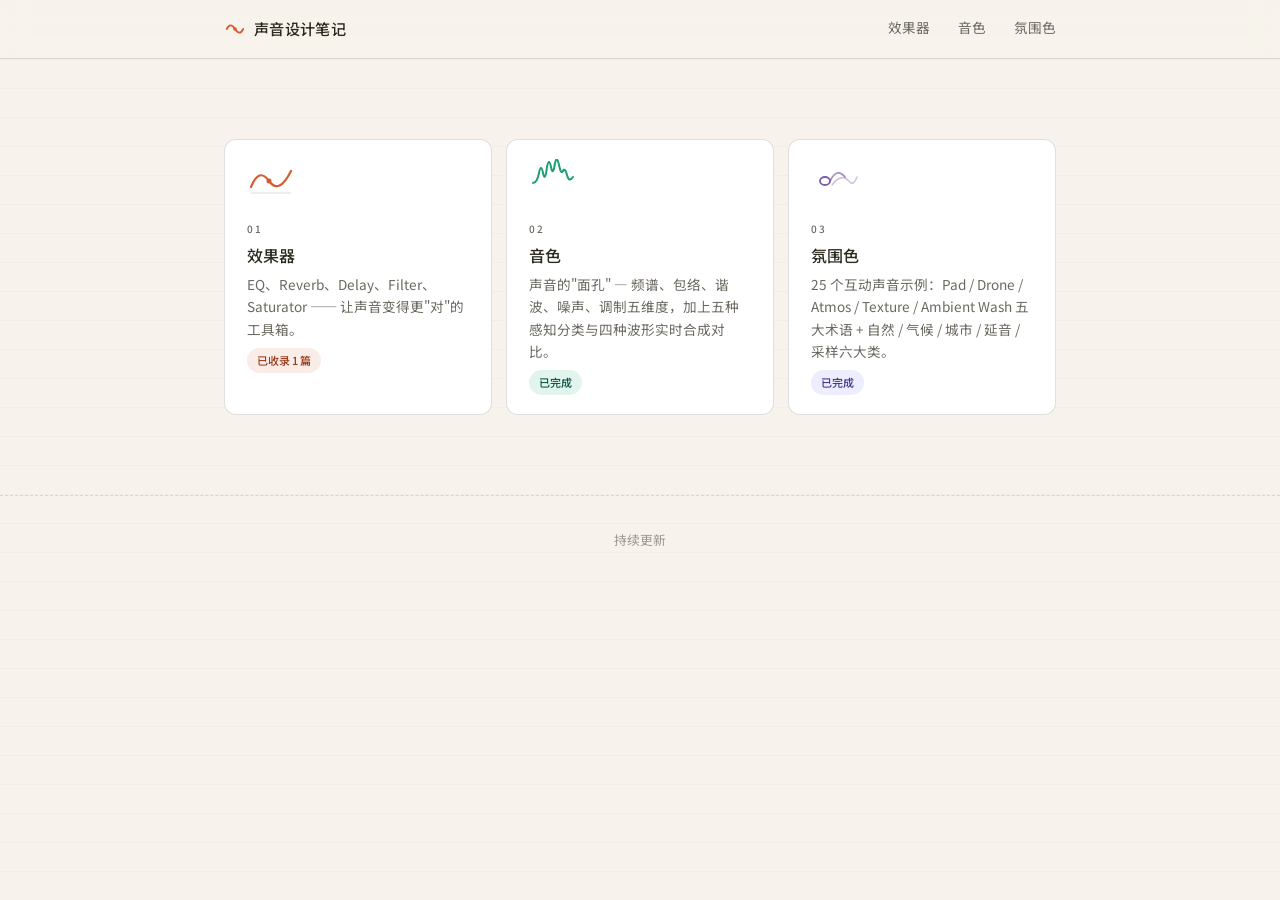
==== commit eca9fc5d: "整站重构：声音设计学习站（效果器+音色+氛围色 三大支柱整合）" ====
--- a/index.html
+++ b/index.html
@@ -3,7 +3,7 @@
 <head>
 <meta charset="UTF-8">
 <meta name="viewport" content="width=device-width, initial-scale=1.0">
-<title>声音设计学习站 · 让声音活起来</title>
+<title>声音设计笔记</title>
 <meta name="description" content="一份关于声音设计的中文学习资料 — 效果器、音色、氛围色等主题，配有可交互的音频演示。">
 <link rel="stylesheet" href="assets/css/main.css">
 </head>
@@ -29,15 +29,8 @@
 
 <div class="container">
 
-  <!-- Hero -->
-  <header class="page-header" style="border-bottom:none;padding:5rem 0 2rem;">
-    <div class="page-eyebrow">SOUND DESIGN NOTES</div>
-    <h1>让声音 <em>活起来</em> 的笔记</h1>
-    <p class="lead">这里记录我作为声音设计师与混音师的学习与实践 —<br>从频率的雕刻到空间的营造，每个主题都配有可交互的音频演示。</p>
-  </header>
-
-  <!-- Three Pillars -->
-  <section style="margin-top:1rem;">
+  <!-- Three Pillars — 首页直接呈现三大入口，不做标题/前言 -->
+  <section style="margin-top:5rem;">
     <div class="grid grid-3">
 
       <a href="effects/index.html" class="card card-link">
@@ -84,17 +77,10 @@
     </div>
   </section>
 
-  <!-- About -->
-  <section style="margin-top:4rem;">
-    <h2>为什么写这个</h2>
-    <p>声音设计这门手艺，市面上中文资料零散，教程要么过于学术，要么停留在"打开插件、调旋钮"的层面。我想做的，是把<strong style="font-weight:500;">理论根据 + 实操经验 + 听得见的演示</strong>整合在一起，让初学者不仅知道"怎么做"，还知道"为什么这么做"。</p>
-    <p class="muted">每一个主张都尽量给出依据 —— 是物理规律、心理声学定律、还是经验法则，会明确标出。这是给认真学习的人的笔记。</p>
-  </section>
-
 </div>
 
 <footer class="site-footer">
-  <p>持续更新中 · <span style="font-variant-numeric:tabular-nums;">2025</span></p>
+  <p>持续更新</p>
 </footer>
 
 </body>
